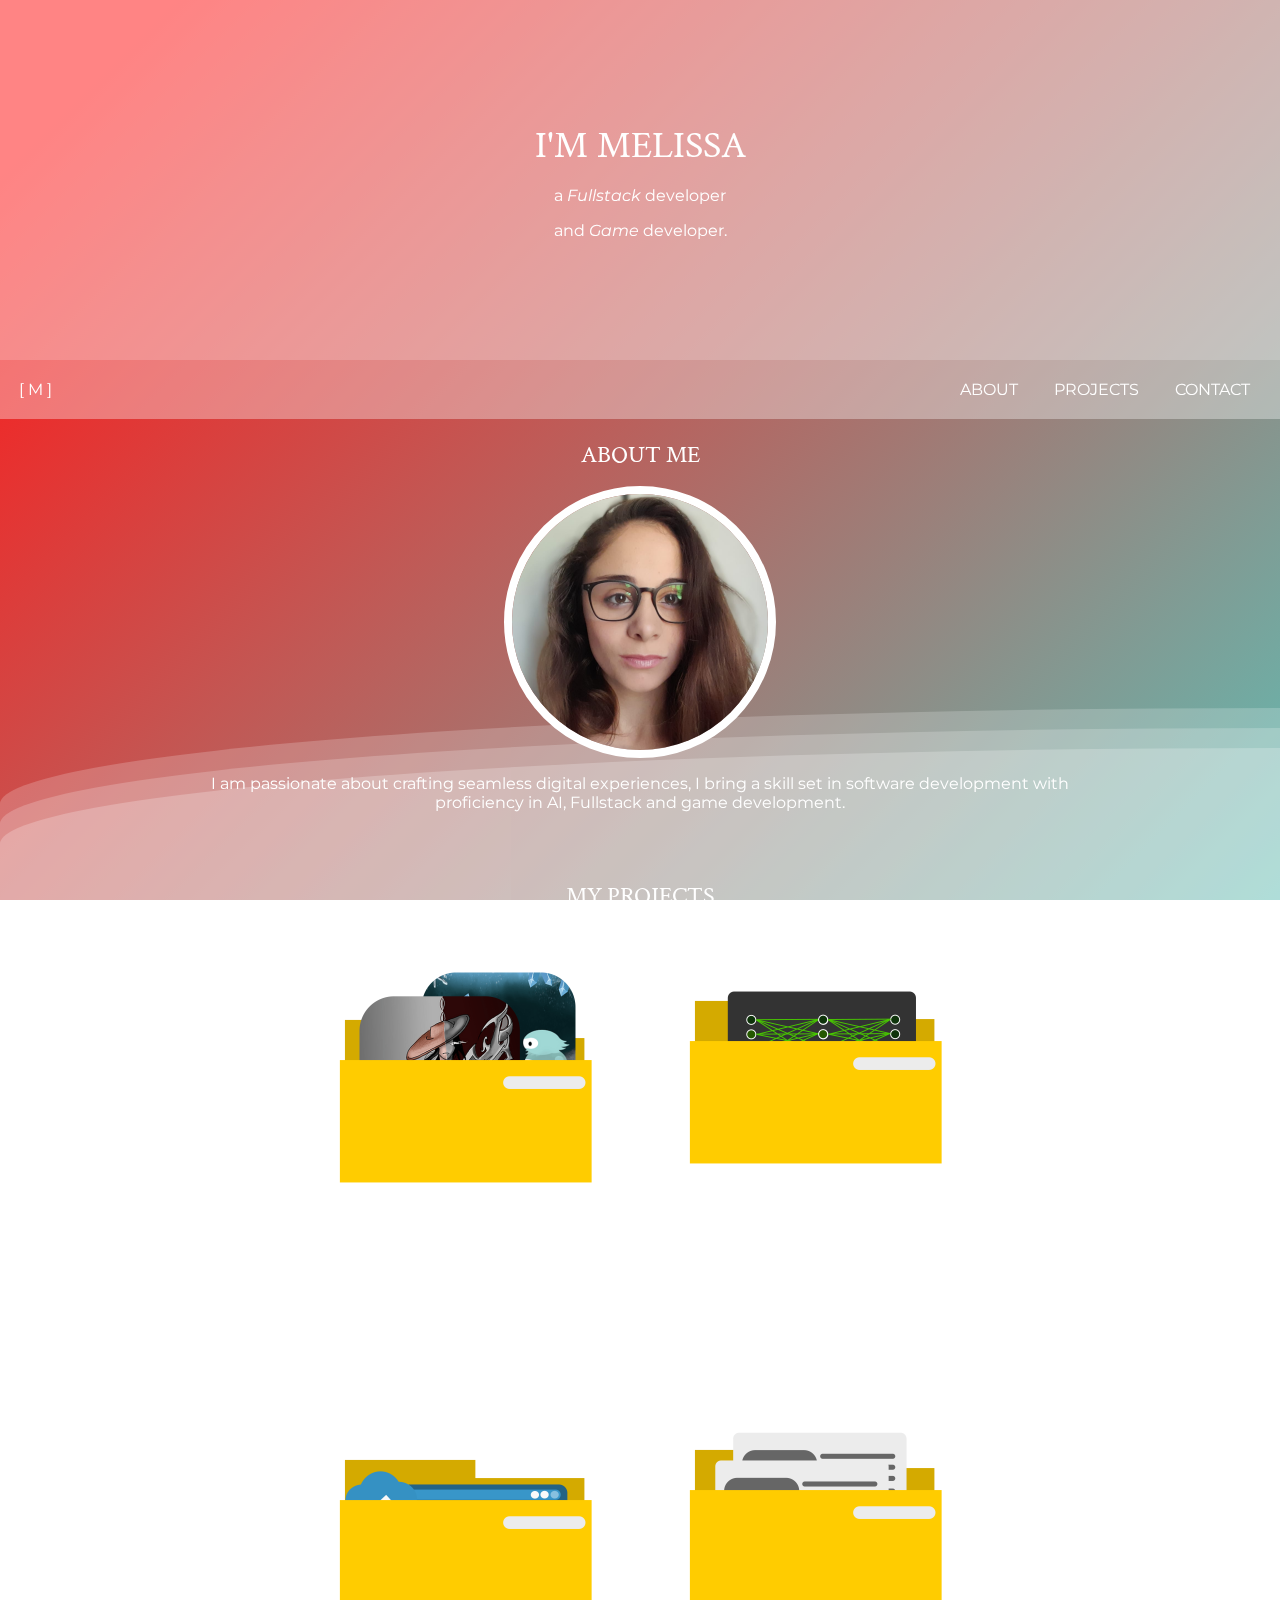
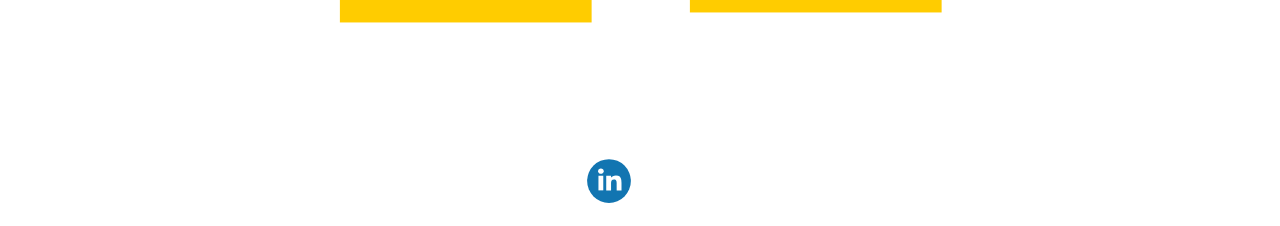
==== index.html @ ea016552 "Update index.html" ====
<!DOCTYPE html>
<html lang="en">
<head>
    <meta charset="UTF-8">
    <meta name="viewport" content="width=device-width, initial-scale=1.0">
    <title>Melissa Roodt</title>
    <link rel="stylesheet" href="styles.css"/>

    <link rel="preconnect" href="https://fonts.googleapis.com">
    <link rel="preconnect" href="https://fonts.gstatic.com" crossorigin>
    <link href="https://fonts.googleapis.com/css2?family=Crimson+Text:ital,wght@0,400;0,600;0,700;1,400;1,600;1,700&family=Playfair+Display:ital,wght@0,400..900;1,400..900&display=swap" rel="stylesheet">
  
    <link rel="preconnect" href="https://fonts.googleapis.com">
    <link rel="preconnect" href="https://fonts.gstatic.com" crossorigin>
    <link href="https://fonts.googleapis.com/css2?family=Crimson+Text:ital,wght@0,400;0,600;0,700;1,400;1,600;1,700&family=Montserrat:ital,wght@0,100..900;1,100..900&family=Playfair+Display:ital,wght@0,400..900;1,400..900&display=swap" rel="stylesheet">
</head>
<body>
    <div>
        <div class="wave"></div>
        <div class="wave"></div>
        <div class="wave"></div>
     </div>

     <div class="header">
        <h1>I'm Melissa</h1>
        <p>a <span>Fullstack</span> developer</p>
        <p>and <span>Game</span> developer.</p>
    </div>

    <div class="navbar">
        <div class="logo"><a href="#">[ M ]</a></div>
        <div class="navbar-items">
            <a href="#about-section">about</a>
            <a href="#project-section">projects</a>
            <a href="#contact-section">contact</a>
        </div>
    </div>

    <div class="about" id="about-section">
        <h2>About Me</h2>
        <img id="picture" src="./public/images/profile-pic.png">
        <p>I am passionate about crafting seamless digital experiences, I bring a skill set in software development with proficiency in AI, Fullstack and game development.</p>
    </div>

    <div class="my-projects" id="project-section">
        <h2>My Projects</h2>
        <div class="projects">

            <div class="project">
                <a href="https://buff-pixel-studio.itch.io">
                    <img id="game-project" src="./public/images/btnGameDefault.png"/>
                </a>
                <h2>Unity | C#</h2>
                <p>Project Brief: 10+ Unity Games build using C#</p>
            </div>
    
            <div class="project">
                <a href="https://colab.research.google.com/drive/1ToU6Q4j-y625MtEJ4oFIe8hSfBwIcl7C?usp=sharing">
                    <img id="ai-project" src="./public/images/btnNNDefault.png"/>
                </a>
                <h2>AI</h2>
                <p>Project Brief: Neural Networks using gradient descent and indistry standard libraries</p>
            </div>

            <div class="project">
                <a href="#">
                    <img id="full-project" src="./public/images/btnFullstackDefault.png"/>
                </a>
                <h2>FullStack [backlog]</h2>
                <p>Project Brief: ASP.NET websites</p>
            </div>

            <div class="project">
                <a href="#">
                    <img id="article-project" src="./public/images/btnArticlesDefault.png"/>
                </a>
                <h2>Articles [backlog]</h2>
                <p>Project Brief: Articles on system desing. Databases. Games.</p>
            </div>

        </div>
        
    </div>

    <div class="contact" id="contact-section">
        <a href="www.linkedin.com/in/melissa-roodt-9a1333271"><svg width="50px" height="50px" viewBox="0 0 32 32" fill="none" xmlns="http://www.w3.org/2000/svg">
            <rect x="2" y="2" width="28" height="28" rx="14" fill="#1275B1"/>
            <path d="M12.6186 9.69215C12.6186 10.6267 11.8085 11.3843 10.8093 11.3843C9.81004 11.3843 9 10.6267 9 9.69215C9 8.7576 9.81004 8 10.8093 8C11.8085 8 12.6186 8.7576 12.6186 9.69215Z" fill="white"/>
            <path d="M9.24742 12.6281H12.3402V22H9.24742V12.6281Z" fill="white"/>
            <path d="M17.3196 12.6281H14.2268V22H17.3196C17.3196 22 17.3196 19.0496 17.3196 17.2049C17.3196 16.0976 17.6977 14.9855 19.2062 14.9855C20.911 14.9855 20.9008 16.4345 20.8928 17.5571C20.8824 19.0244 20.9072 20.5219 20.9072 22H24V17.0537C23.9738 13.8954 23.1508 12.4401 20.4433 12.4401C18.8354 12.4401 17.8387 13.1701 17.3196 13.8305V12.6281Z" fill="white"/>
            </svg></a>
        <a href=mailto:“melissaroodt336@gmail.com”>Gmail</a>
    </div>
     
</body>
</html>
---- styles.css ----
* {
    padding: 0;
    margin: 0;
}

body {
    font-family: "Montserrat", sans-serif;
    font-optical-sizing: auto;
    font-style: normal;

    margin: auto;
    overflow: auto;
    background: linear-gradient(315deg, rgba(101,0,94,1) 3%, rgba(60,132,206,1) 38%, rgba(48,238,226,1) 68%, rgba(255,25,25,1) 98%);
    animation: gradient 15s ease infinite;
    background-size: 400% 400%;
    background-attachment: fixed;
}

h1, h2, a, p {
    color: white;
}

h1, h2 {
    font-family: "Crimson Text", serif;
    font-weight: 400;
    font-style: normal;
    text-transform: uppercase;
}

h1 {
    font-size: 38px;
}

.logo, .header, .navbar-items, .about, .project, .contact {
    display: flex;
    gap: 1em;
    justify-content: center;
    align-items: center;
}

.header, .project, .about {
    flex-direction: column;
}

.header {
    height: 40vh;
    background-color: rgba(255, 255, 255, 0.468);
}

.navbar {
    display: grid;
    padding: 10px;
    grid-template-columns: 50px 1fr;
    background-color: rgba(255, 255, 255, 0.352);
}

.navbar a {
    text-decoration: none;
    text-transform: uppercase;
}

.navbar-items a {
    padding: 10px;
}

.navbar-items {
    justify-content: flex-end;
}

.navbar-items a:hover {
    background-color: rgba(255, 255, 255, 0.223);
    color: black;
}

.navbar-items:last-child{
    padding-right: 10px;
}

span {
    font-style: italic;
}

.about {
    padding: 20px;
}

p {
    width: 70%;
    text-align: center;
}

#picture {
    width: 256px;
    height: 256px;
    border-radius: 50%;
    border: solid white 8px;
}

.project img {
    width: 256px;
    height: 256px;
}

.my-projects > h2 {
    display: flex;
    justify-content: center;
    padding-top: 2em;
}

.projects {
    display: grid;
    grid-template-columns: 300px 300px;
    justify-content: center;
    gap: 50px;
}

#game-project:hover {
    content: url("./public/images/btnGameHover.png");
}

#ai-project:hover {
    content: url("./public/images/btnNNHover.png");
}

#full-project:hover {
    content: url("./public/images/btnFullstackHover.png");
}

#article-project:hover {
    content: url("./public/images/btnArticlesHover.png");
}

.contact {
    padding: 1rem;
}

/*Media Queries*/

@media (max-width: 480px) {

    .logo {
        padding: 20px;
    }

    .navbar {
        grid-template-columns: auto;
    }

    .navbar-items{
        flex-direction: column;
    }

    .projects {
        display: grid;
        grid-template-columns: auto;
        gap: 20px;
    }
}

@media (max-width: 769px) {
    .projects {
        display: grid;
        grid-template-columns: auto;
        gap: 20px;
    }
}

/*Animated Background*/
@keyframes gradient {
    0% {
        background-position: 0% 0%;
    }
    50% {
        background-position: 100% 100%;
    }
    100% {
        background-position: 0% 0%;
    }
}

.wave {
    background: rgb(255 255 255 / 25%);
    border-radius: 1000% 1000% 0 0;
    position: fixed;
    width: 200%;
    height: 12em;
    animation: wave 10s -3s linear infinite;
    transform: translate3d(0, 0, 0);
    opacity: 0.8;
    bottom: 0;
    left: 0;
    z-index: -1;
}

.wave:nth-of-type(2) {
    bottom: -1.25em;
    animation: wave 18s linear reverse infinite;
    opacity: 0.8;
}

.wave:nth-of-type(3) {
    bottom: -2.5em;
    animation: wave 20s -1s reverse infinite;
    opacity: 0.9;
}

@keyframes wave {
    2% {
        transform: translateX(1);
    }

    25% {
        transform: translateX(-25%);
    }

    50% {
        transform: translateX(-50%);
    }

    75% {
        transform: translateX(-25%);
    }

    100% {
        transform: translateX(1);
    }
}
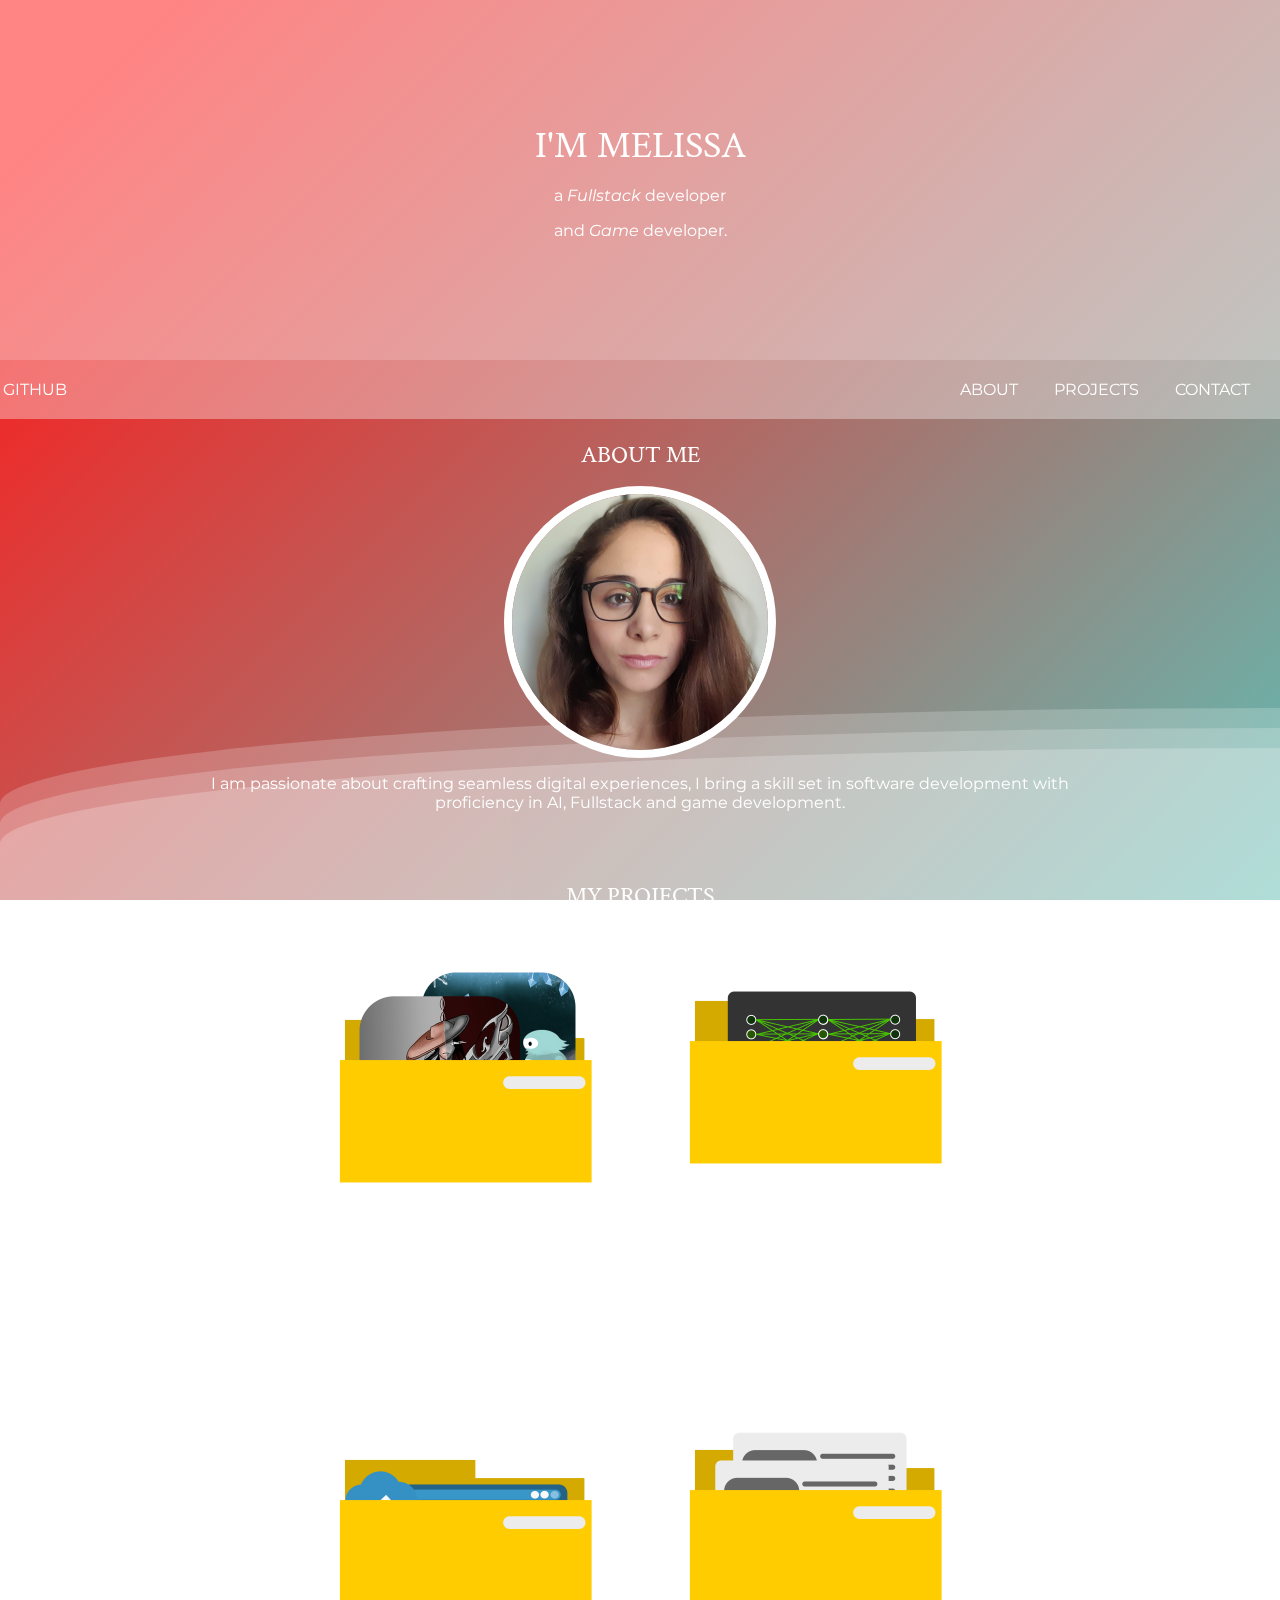
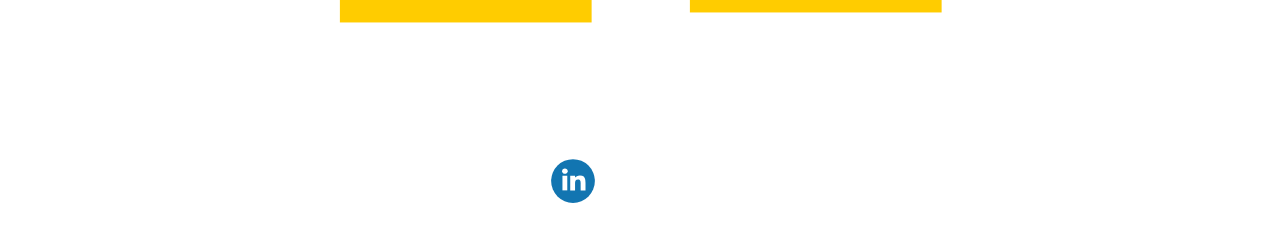
==== commit 84a8a7f8: "Update contact links" ====
--- a/index.html
+++ b/index.html
@@ -28,7 +28,7 @@
     </div>
 
     <div class="navbar">
-        <div class="logo"><a href="#">[ M ]</a></div>
+        <div class="logo"><a href="https://github.com/MelissaRoodt?tab=repositories">github</a></div>
         <div class="navbar-items">
             <a href="#about-section">about</a>
             <a href="#project-section">projects</a>
@@ -83,13 +83,15 @@
     </div>
 
     <div class="contact" id="contact-section">
-        <a href="www.linkedin.com/in/melissa-roodt-9a1333271"><svg width="50px" height="50px" viewBox="0 0 32 32" fill="none" xmlns="http://www.w3.org/2000/svg">
+        <a href="http://www.linkedin.com/in/melissa-roodt-9a1333271"><svg width="50px" height="50px" viewBox="0 0 32 32" fill="none" xmlns="http://www.w3.org/2000/svg">
             <rect x="2" y="2" width="28" height="28" rx="14" fill="#1275B1"/>
             <path d="M12.6186 9.69215C12.6186 10.6267 11.8085 11.3843 10.8093 11.3843C9.81004 11.3843 9 10.6267 9 9.69215C9 8.7576 9.81004 8 10.8093 8C11.8085 8 12.6186 8.7576 12.6186 9.69215Z" fill="white"/>
             <path d="M9.24742 12.6281H12.3402V22H9.24742V12.6281Z" fill="white"/>
             <path d="M17.3196 12.6281H14.2268V22H17.3196C17.3196 22 17.3196 19.0496 17.3196 17.2049C17.3196 16.0976 17.6977 14.9855 19.2062 14.9855C20.911 14.9855 20.9008 16.4345 20.8928 17.5571C20.8824 19.0244 20.9072 20.5219 20.9072 22H24V17.0537C23.9738 13.8954 23.1508 12.4401 20.4433 12.4401C18.8354 12.4401 17.8387 13.1701 17.3196 13.8305V12.6281Z" fill="white"/>
             </svg></a>
-        <a href=mailto:“melissaroodt336@gmail.com”>Gmail</a>
+            <a href="https://github.com/MelissaRoodt?tab=repositories">Github</a>
+            <a href="#" onclick="window.open('https://mail.google.com/mail/u/0/?view=cm&fs=1&to=melissaroodt336@gmail.com'); return false;">Gmail</a>
+
     </div>
      
 </body>
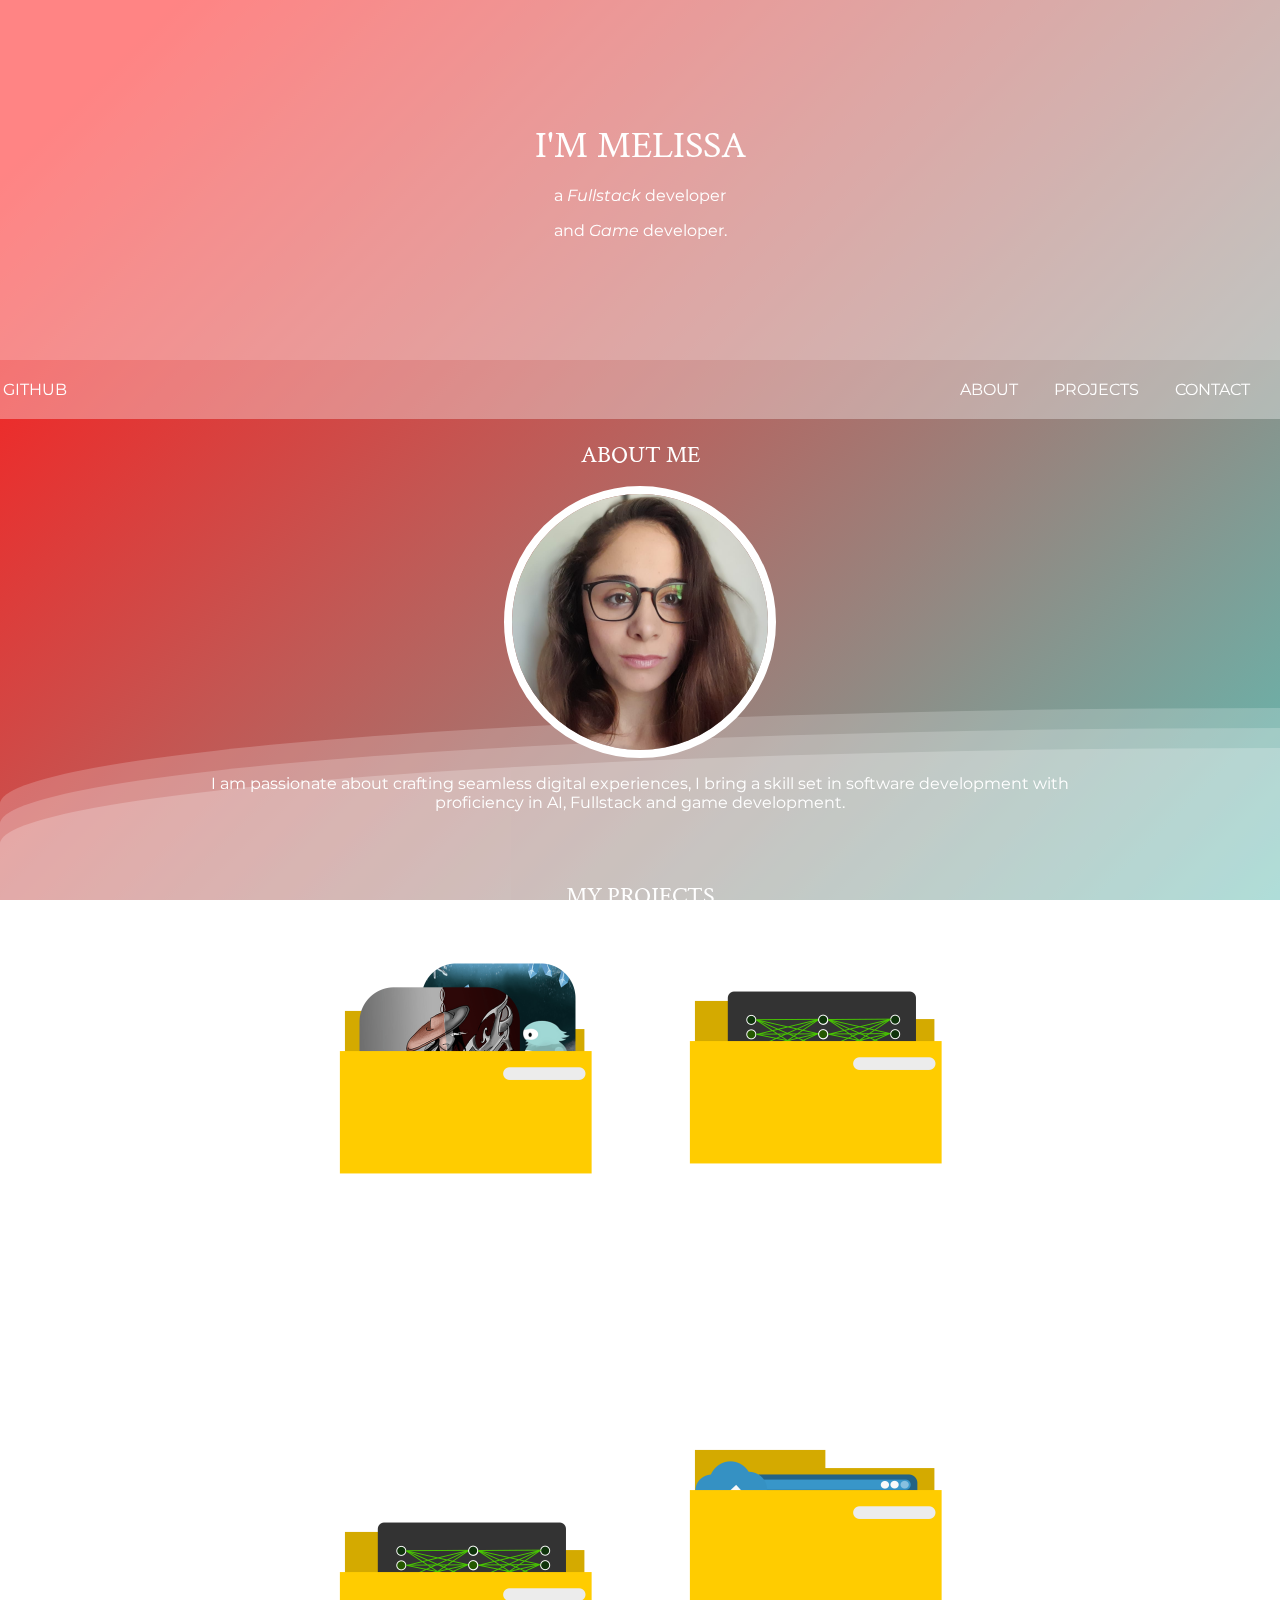
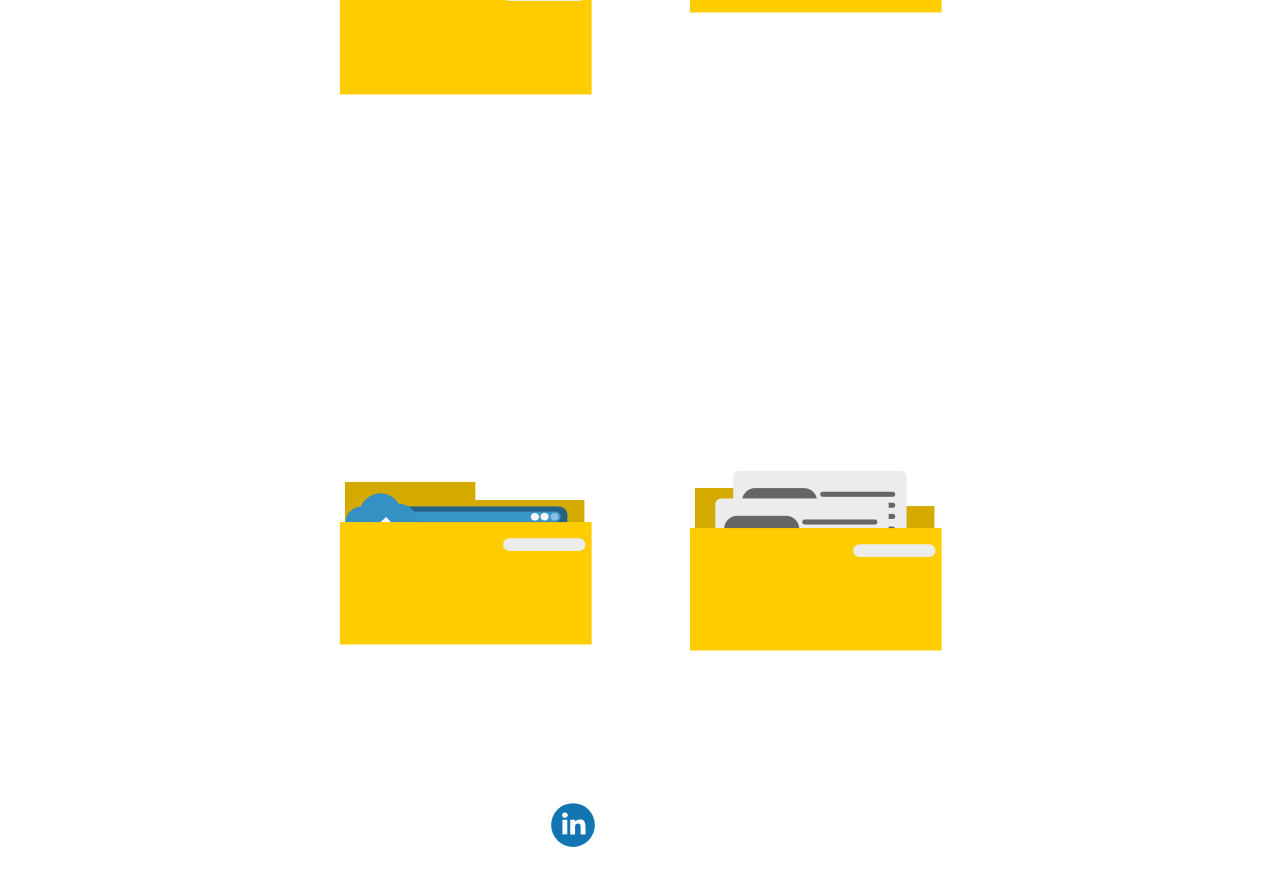
==== commit ca0deb3a: "Add Fullstack Web Development Folder" ====
--- a/index.html
+++ b/index.html
@@ -50,8 +50,8 @@
                 <a href="https://buff-pixel-studio.itch.io">
                     <img id="game-project" src="./public/images/btnGameDefault.png"/>
                 </a>
-                <h2>Unity | C#</h2>
-                <p>Project Brief: 10+ Unity Games build using C#</p>
+                <h2>Game Development</h2>
+                <p>Project Brief: 10+ Unity/Godot Games build for game jams</p>
             </div>
     
             <div class="project">
@@ -59,15 +59,31 @@
                     <img id="ai-project" src="./public/images/btnNNDefault.png"/>
                 </a>
                 <h2>AI</h2>
-                <p>Project Brief: Neural Networks using gradient descent and indistry standard libraries</p>
+                <p>Project Brief: Neural Networks using gradient descent and industry standard libraries</p>
+            </div>
+
+            <div class="project">
+                <a href="https://github.com/MelissaRoodt/boids-algorithm">
+                    <img id="ai-project" src="./public/images/btnNNDefault.png"/>
+                </a>
+                <h2>AI</h2>
+                <p>Project Brief: Boids algorithm to mimic flocking of birds. Developed using C# and Unity. </p>
+            </div>
+
+            <div class="project">
+                <a href="https://github.com/MelissaRoodt/Bookery">
+                    <img id="full-project" src="./public/images/btnFullstackDefault.png"/>
+                </a>
+                <h2>FullStack Web Development</h2>
+                <p>Project Brief: A book review application where a user can login using username and password or google login (OAuth). The user can then create, read, update, and delete book reviews. The application utilizes public apis to get book front covers and inspirational qoutes.</p>
             </div>
 
             <div class="project">
                 <a href="#">
                     <img id="full-project" src="./public/images/btnFullstackDefault.png"/>
                 </a>
-                <h2>FullStack [backlog]</h2>
-                <p>Project Brief: ASP.NET websites</p>
+                <h2>FullStack Web Development</h2>
+                <p>Project Brief: ASP .NET Web API</p>
             </div>
 
             <div class="project">
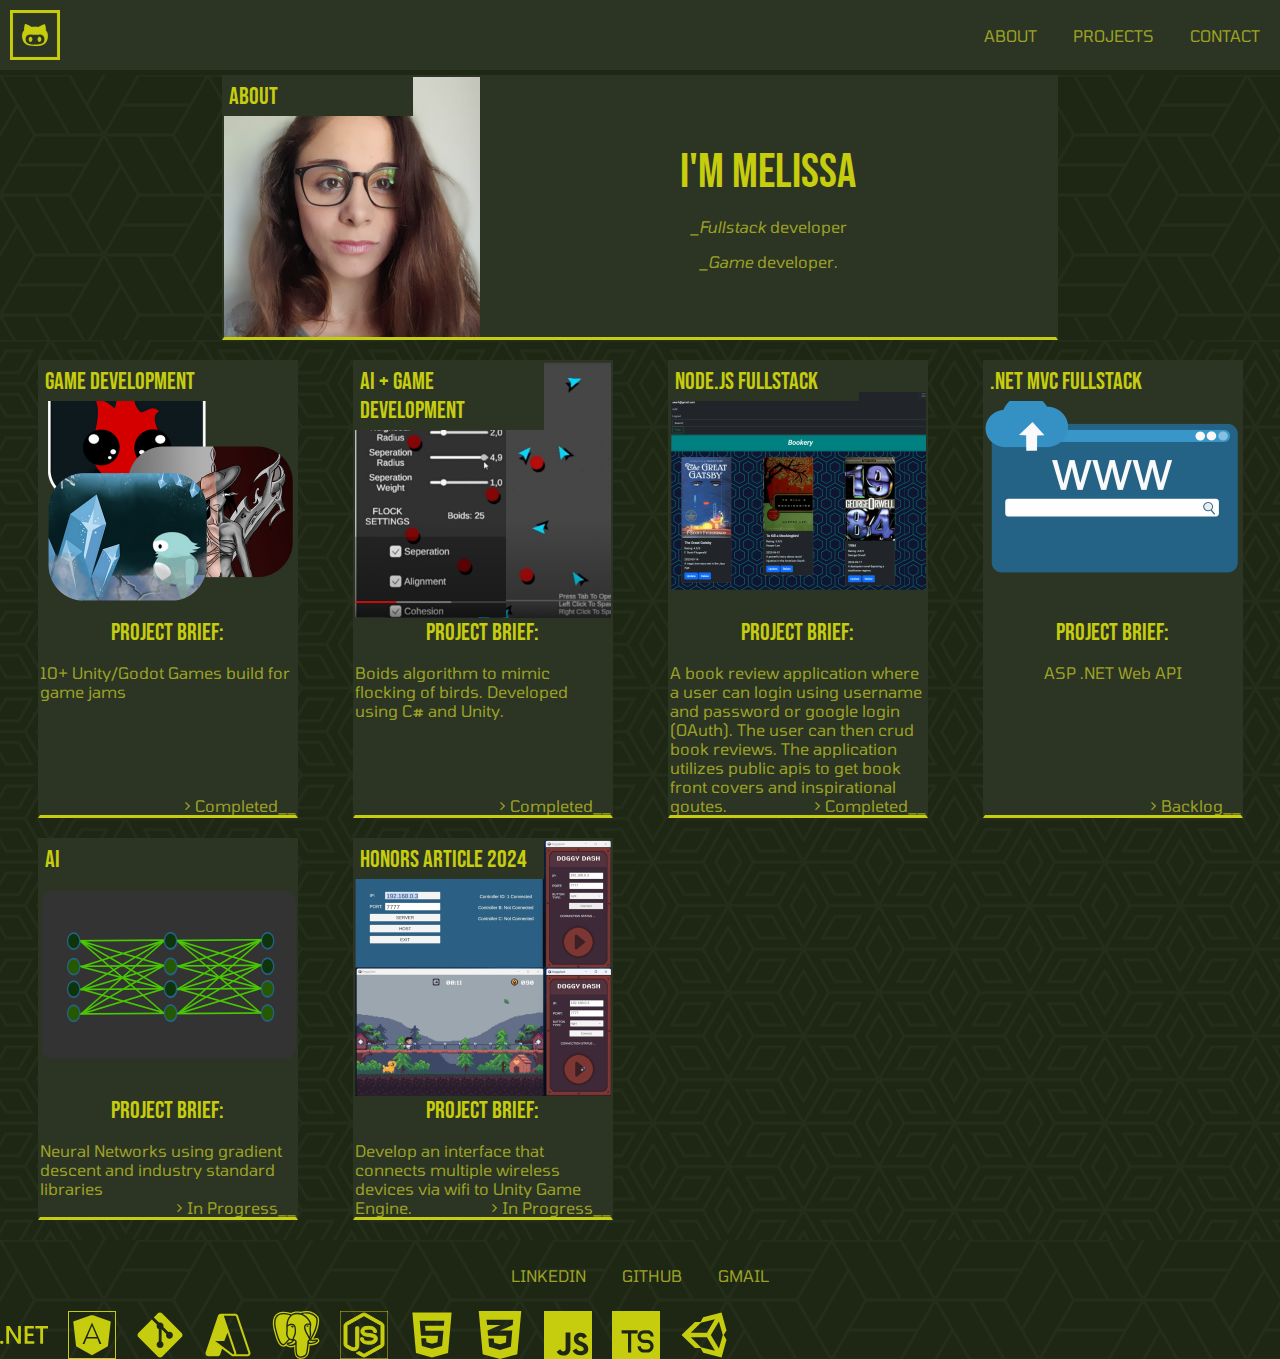
==== commit be609188: "Update theme" ====
--- a/index.html
+++ b/index.html
@@ -1,114 +1,185 @@
-<!DOCTYPE html>
-<html lang="en">
-<head>
-    <meta charset="UTF-8">
-    <meta name="viewport" content="width=device-width, initial-scale=1.0">
-    <title>Melissa Roodt</title>
-    <link rel="stylesheet" href="styles.css"/>
-
-    <link rel="preconnect" href="https://fonts.googleapis.com">
-    <link rel="preconnect" href="https://fonts.gstatic.com" crossorigin>
-    <link href="https://fonts.googleapis.com/css2?family=Crimson+Text:ital,wght@0,400;0,600;0,700;1,400;1,600;1,700&family=Playfair+Display:ital,wght@0,400..900;1,400..900&display=swap" rel="stylesheet">
-  
-    <link rel="preconnect" href="https://fonts.googleapis.com">
-    <link rel="preconnect" href="https://fonts.gstatic.com" crossorigin>
-    <link href="https://fonts.googleapis.com/css2?family=Crimson+Text:ital,wght@0,400;0,600;0,700;1,400;1,600;1,700&family=Montserrat:ital,wght@0,100..900;1,100..900&family=Playfair+Display:ital,wght@0,400..900;1,400..900&display=swap" rel="stylesheet">
-</head>
-<body>
-    <div>
-        <div class="wave"></div>
-        <div class="wave"></div>
-        <div class="wave"></div>
-     </div>
-
-     <div class="header">
-        <h1>I'm Melissa</h1>
-        <p>a <span>Fullstack</span> developer</p>
-        <p>and <span>Game</span> developer.</p>
-    </div>
-
-    <div class="navbar">
-        <div class="logo"><a href="https://github.com/MelissaRoodt?tab=repositories">github</a></div>
-        <div class="navbar-items">
-            <a href="#about-section">about</a>
-            <a href="#project-section">projects</a>
-            <a href="#contact-section">contact</a>
-        </div>
-    </div>
-
-    <div class="about" id="about-section">
-        <h2>About Me</h2>
-        <img id="picture" src="./public/images/profile-pic.png">
-        <p>I am passionate about crafting seamless digital experiences, I bring a skill set in software development with proficiency in AI, Fullstack and game development.</p>
-    </div>
-
-    <div class="my-projects" id="project-section">
-        <h2>My Projects</h2>
-        <div class="projects">
-
-            <div class="project">
-                <a href="https://buff-pixel-studio.itch.io">
-                    <img id="game-project" src="./public/images/btnGameDefault.png"/>
-                </a>
-                <h2>Game Development</h2>
-                <p>Project Brief: 10+ Unity/Godot Games build for game jams</p>
-            </div>
-    
-            <div class="project">
-                <a href="https://colab.research.google.com/drive/1ToU6Q4j-y625MtEJ4oFIe8hSfBwIcl7C?usp=sharing">
-                    <img id="ai-project" src="./public/images/btnNNDefault.png"/>
-                </a>
-                <h2>AI</h2>
-                <p>Project Brief: Neural Networks using gradient descent and industry standard libraries</p>
-            </div>
-
-            <div class="project">
-                <a href="https://github.com/MelissaRoodt/boids-algorithm">
-                    <img id="ai-project" src="./public/images/btnNNDefault.png"/>
-                </a>
-                <h2>AI</h2>
-                <p>Project Brief: Boids algorithm to mimic flocking of birds. Developed using C# and Unity. </p>
-            </div>
-
-            <div class="project">
-                <a href="https://github.com/MelissaRoodt/Bookery">
-                    <img id="full-project" src="./public/images/btnFullstackDefault.png"/>
-                </a>
-                <h2>FullStack Web Development</h2>
-                <p>Project Brief: A book review application where a user can login using username and password or google login (OAuth). The user can then create, read, update, and delete book reviews. The application utilizes public apis to get book front covers and inspirational qoutes.</p>
-            </div>
-
-            <div class="project">
-                <a href="#">
-                    <img id="full-project" src="./public/images/btnFullstackDefault.png"/>
-                </a>
-                <h2>FullStack Web Development</h2>
-                <p>Project Brief: ASP .NET Web API</p>
-            </div>
-
-            <div class="project">
-                <a href="#">
-                    <img id="article-project" src="./public/images/btnArticlesDefault.png"/>
-                </a>
-                <h2>Articles [backlog]</h2>
-                <p>Project Brief: Articles on system desing. Databases. Games.</p>
-            </div>
-
-        </div>
-        
-    </div>
-
-    <div class="contact" id="contact-section">
-        <a href="http://www.linkedin.com/in/melissa-roodt-9a1333271"><svg width="50px" height="50px" viewBox="0 0 32 32" fill="none" xmlns="http://www.w3.org/2000/svg">
-            <rect x="2" y="2" width="28" height="28" rx="14" fill="#1275B1"/>
-            <path d="M12.6186 9.69215C12.6186 10.6267 11.8085 11.3843 10.8093 11.3843C9.81004 11.3843 9 10.6267 9 9.69215C9 8.7576 9.81004 8 10.8093 8C11.8085 8 12.6186 8.7576 12.6186 9.69215Z" fill="white"/>
-            <path d="M9.24742 12.6281H12.3402V22H9.24742V12.6281Z" fill="white"/>
-            <path d="M17.3196 12.6281H14.2268V22H17.3196C17.3196 22 17.3196 19.0496 17.3196 17.2049C17.3196 16.0976 17.6977 14.9855 19.2062 14.9855C20.911 14.9855 20.9008 16.4345 20.8928 17.5571C20.8824 19.0244 20.9072 20.5219 20.9072 22H24V17.0537C23.9738 13.8954 23.1508 12.4401 20.4433 12.4401C18.8354 12.4401 17.8387 13.1701 17.3196 13.8305V12.6281Z" fill="white"/>
-            </svg></a>
-            <a href="https://github.com/MelissaRoodt?tab=repositories">Github</a>
-            <a href="#" onclick="window.open('https://mail.google.com/mail/u/0/?view=cm&fs=1&to=melissaroodt336@gmail.com'); return false;">Gmail</a>
-
-    </div>
-     
-</body>
-</html>
+<!DOCTYPE html>
+<html lang="en">
+  <head>
+    <meta charset="UTF-8" />
+    <meta name="viewport" content="width=device-width, initial-scale=1.0" />
+    <title>Melissa Roodt</title>
+
+    <link rel="preconnect" href="https://fonts.googleapis.com" />
+    <link rel="preconnect" href="https://fonts.gstatic.com" crossorigin />
+    <link
+      href="https://fonts.googleapis.com/css2?family=Bebas+Neue&family=VT323&display=swap"
+      rel="stylesheet"/>
+
+    <link rel="preconnect" href="https://fonts.googleapis.com" />
+    <link rel="preconnect" href="https://fonts.gstatic.com" crossorigin />
+    <link
+      href="https://fonts.googleapis.com/css2?family=Bebas+Neue&family=Tomorrow:ital,wght@0,100;0,200;0,300;0,400;0,500;0,600;0,700;0,800;0,900;1,100;1,200;1,300;1,400;1,500;1,600;1,700;1,800;1,900&family=VT323&display=swap"
+      rel="stylesheet"/>
+
+    <link rel="stylesheet" href="styles.css"/>
+  </head>
+  <body>
+    <header>
+        <div class="navbar">
+            <a class="logo" href="https://github.com/MelissaRoodt?tab=repositories">
+                <svg fill="#C6CC0E" height="50px" width="50px" version="1.1" id="Layer_1" xmlns="http://www.w3.org/2000/svg" xmlns:xlink="http://www.w3.org/1999/xlink" viewBox="-143 145 512 512" xml:space="preserve" stroke="#C6CC0E"><g id="SVGRepo_bgCarrier" stroke-width="0"></g><g id="SVGRepo_tracerCarrier" stroke-linecap="round" stroke-linejoin="round"></g><g id="SVGRepo_iconCarrier"> <g> <path d="M-143,145v512h512V145H-143z M339,627h-452V175h452V627z"></path> <path d="M54,509.2c19.3,3.4,39.2,3.7,57.3,5.2c20.2-1.5,38.9-1.6,57.1-4.5c31.8-5.1,55.8-22,67.8-52.7c4.2-10.7,6.5-22.4,7.9-33.8 c3.1-25.2-1.2-48.8-18.4-68.7c-0.8-0.9-1.3-2.3-1.2-3.5c0.9-20.1-1.8-39.6-8.6-58.6c-0.9-2.4-2-3.3-4.5-2.6c-5.6,1.7-11.4,3-16.9,5 c-15.2,5.5-29.1,13.5-42.6,22.2c-1.4,0.9-3.5,1.5-5.2,1.2c-22.1-3.9-44.3-3.7-66.5-0.3c-2.2,0.3-5-0.2-6.8-1.3 c-15.7-10.2-31.7-20.2-50-25c-15.1-4-12-4.8-16.3,8.9c-5.1,16.4-7.1,33.4-6,50.6c0.1,1.2-0.8,2.7-1.6,3.8 c-6.6,7.9-11.7,16.6-14.8,26.4c-6,19-4.8,38.2-1,57.3C-8.8,476.5,16.6,502.7,54,509.2z M21.4,419.7c8.5-16.5,23.2-22.3,40.6-22.6 c9.5-0.1,19.1,0.7,28.7,1.6c20.1,1.8,40-0.1,60-1.2c8.8-0.5,17.8-0.7,26.4,0.8c18.5,3.2,32.5,21.6,32.8,42.3 c0.1,6.1-0.6,12.4-1.8,18.4c-3.3,15.6-12.4,26.3-27.6,31.8c-14.7,5.4-29.9,7.6-45.4,8.6c-7.5,0.5-15,0.1-22.5,0.1 c-20.2,0.4-40.4-0.4-59.9-6.2c-24.5-7.3-35.5-21.9-36.2-47.5C16.2,436.7,17.2,427.9,21.4,419.7z"></path> <path d="M78.7,466.1c9.8-10.6,9.7-30.5,0-41c-6.5-7-15.9-7.2-22.6-0.2c-5.5,5.7-7.4,12.9-7.7,19.3c0,9.6,2.8,17.3,7.7,22.3 C62.9,473.3,72.2,473.2,78.7,466.1z"></path> <path d="M148.2,467.2c6.5,5.9,15.3,5.6,21.4-0.7c5.6-5.8,7.6-13.1,7.8-21c-0.2-7.9-2.2-15.1-7.9-20.9c-6.1-6.3-14.9-6.5-21.4-0.6 C137,434.3,137,457,148.2,467.2z"></path> </g> </g></svg>
+            </a>
+            <div class="navbar-items">
+                <a href="#about-section">about</a>
+                <a href="#project-section">projects</a>
+                <a href="#contact-section">contact</a>
+            </div>
+        </div>
+    </header>
+
+    <main>
+        <div class="about" id="about-section">
+            <div class="about-content">
+                <div class="about-image">
+                    <h2>About</h2>
+                    <img id="picture" src="./public/images/profile-pic.png" />
+                </div>
+                <div class="about-skills">
+                    <h1 class="about-header">I'm Melissa</h1>
+                    <p>_<span>Fullstack</span> developer</p>
+                    <p>_<span>Game</span> developer.</p>
+                </div>
+            </div>
+        </div>
+    
+        <div class="projects" id="project-section">
+            <div class="project">
+                <div class="project-image">
+                    <h2>Game Development</h2>
+                    <a href="https://buff-pixel-studio.itch.io">
+                        <img id="game-project" src="./public/images/games_screenshot.png" />
+                    </a>
+                </div>
+                <div class="project-content">
+                    <h2 class="project-header">Project Brief:</h2>
+                    <p>10+ Unity/Godot Games build for game jams</p>
+                    <p class="project-progress">> Completed__</p>
+                </div>
+            </div>
+    
+            <div class="project">
+                <div class="project-image">
+                    <h2>AI + Game Development</h2>
+                    <a href="https://github.com/MelissaRoodt/boids-algorithm">
+                        <img id="ai-project" src="./public/images/boids_screenshot.png" />
+                    </a>
+                </div>
+                <div class="project-content">
+                    <h2 class="project-header">Project Brief:</h2>
+                    <p>
+                        Boids algorithm to mimic flocking of birds. Developed
+                        using C# and Unity.
+                    </p>
+                    <p class="project-progress">> Completed__</p>
+
+                </div>
+            </div>
+    
+            <div class="project">
+                <div class="project-image">
+                    <h2>Node.js Fullstack</h2>
+                    <a href="https://github.com/MelissaRoodt/Bookery">
+                        <img
+                        id="full-project"
+                        src="./public/images/bookery_screenshot.png"
+                        />
+                    </a>
+                </div>
+                <div class="project-content">
+                    <h2 class="project-header">Project Brief:</h2>
+                    <p>
+                        A book review application where a user can login
+                        using username and password or google login (OAuth). The user can
+                        then crud book reviews. The application
+                        utilizes public apis to get book front covers and inspirational
+                        qoutes.
+                    </p>
+                    <p class="project-progress">> Completed__</p>
+
+                </div>
+            </div>
+    
+            <div class="project">
+                <div class="project-image">
+                    <h2>.Net MVC Fullstack</h2>
+                    <a href="#">
+                        <img
+                        id="full-project"
+                        src="./public/images/website_screenshot.png"/>
+                    </a>
+                </div>
+                <div class="project-content">
+                    <h2 class="project-header">Project Brief:</h2>
+                    <p>ASP .NET Web API</p>
+                    <p class="project-progress">> Backlog__</p>
+
+                </div>
+            </div>
+
+            <div class="project">
+                <div class="project-image">
+                    <h2>AI</h2>
+                    <a href="https://colab.research.google.com/drive/1ToU6Q4j-y625MtEJ4oFIe8hSfBwIcl7C?usp=sharing">
+                        <img id="ai-project" src="./public/images/nn_screenshot.png" />
+                    </a>
+                </div>
+                <div class="project-content">
+                    <h2 class="project-header">Project Brief:</h2>
+                    <p>
+                        Neural Networks using gradient descent and industry
+                        standard libraries
+                    </p>
+                    <p class="project-progress">> In Progress__</p>
+                </div>
+            </div>
+    
+            <div class="project">
+                <div class="project-image">
+                    <h2>Honors Article 2024</h2>
+                    <a href="#">
+                        <img
+                        id="article-project"
+                        src="./public/images/article_screenshot.png"/>
+                    </a>
+                </div>
+                <div class="project-content">
+                    <h2 class="project-header">Project Brief:</h2>
+                    <p>Develop an interface that connects multiple wireless devices via wifi to Unity Game Engine.</p>
+                    <p class="project-progress">> In Progress__</p>
+                </div>
+            </div>
+        </div>
+      
+    </main>
+
+    <footer>
+        <div class="contact" id="contact-section">
+            <a href="http://www.linkedin.com/in/melissa-roodt-9a1333271">Linkedin</a>
+            <a href="https://github.com/MelissaRoodt?tab=repositories">Github</a>
+            <a href="#" onclick="window.open('https://mail.google.com/mail/u/0/?view=cm&fs=1&to=melissaroodt336@gmail.com'); return false;">Gmail</a>
+        </div>
+        <div class="skills">
+            <div class="svg-container">
+                <svg width="48px" height="48px" fill="#C6CC0E" viewBox="0 0 24 24" role="img" xmlns="http://www.w3.org/2000/svg"><g id="SVGRepo_bgCarrier" stroke-width="0"></g><g id="SVGRepo_tracerCarrier" stroke-linecap="round" stroke-linejoin="round"></g><g id="SVGRepo_iconCarrier"><path d="M24 8.77h-2.468v7.565h-1.425V8.77h-2.462V7.53H24zm-6.852 7.565h-4.821V7.53h4.63v1.24h-3.205v2.494h2.953v1.234h-2.953v2.604h3.396zm-6.708 0H8.882L4.78 9.863a2.896 2.896 0 0 1-.258-.51h-.036c.032.189.048.592.048 1.21v5.772H3.157V7.53h1.659l3.965 6.32c.167.261.275.442.323.54h.024c-.04-.233-.06-.629-.06-1.185V7.529h1.372zm-8.703-.693a.868.829 0 0 1-.869.829.868.829 0 0 1-.868-.83.868.829 0 0 1 .868-.828.868.829 0 0 1 .869.829z"></path></g></svg>
+                <svg width="48px" height="48px" viewBox="0 0 24 24" xmlns="http://www.w3.org/2000/svg" fill="#C6CC0E" stroke="#C6CC0E"><g id="SVGRepo_bgCarrier" stroke-width="0"></g><g id="SVGRepo_tracerCarrier" stroke-linecap="round" stroke-linejoin="round"></g><g id="SVGRepo_iconCarrier"> <title>angular</title> <rect width="24" height="24" fill="none"></rect> <path d="M12,2.5l8.84,3.15L19.5,17.35,12,21.5,4.5,17.35,3.16,5.65,12,2.5m0,2.1L6.47,17H8.53l1.11-2.78h4.7L15.45,17H17.5L12,4.6m1.62,7.9H10.39L12,8.63Z"></path> </g></svg>
+                <svg width="48px" height="48px" fill="#C6CC0E" viewBox="0 0 32 32" version="1.1" xmlns="http://www.w3.org/2000/svg"><g id="SVGRepo_bgCarrier" stroke-width="0"></g><g id="SVGRepo_tracerCarrier" stroke-linecap="round" stroke-linejoin="round"></g><g id="SVGRepo_iconCarrier"> <title>git</title> <path d="M30.428 14.663l-13.095-13.094c-0.35-0.349-0.833-0.565-1.367-0.565s-1.017 0.216-1.367 0.565l0-0-2.713 2.718 3.449 3.449c0.22-0.077 0.473-0.121 0.737-0.121 1.269 0 2.297 1.028 2.297 2.297 0 0.269-0.046 0.526-0.131 0.766l0.005-0.016 3.322 3.324c0.222-0.079 0.479-0.125 0.746-0.125 1.268 0 2.296 1.028 2.296 2.296s-1.028 2.296-2.296 2.296c-1.268 0-2.296-1.028-2.296-2.296 0-0.313 0.063-0.611 0.176-0.883l-0.006 0.015-3.11-3.094v8.154c0.764 0.385 1.279 1.163 1.279 2.061 0 1.27-1.030 2.3-2.3 2.3s-2.3-1.030-2.3-2.3c0-0.634 0.256-1.207 0.671-1.623l-0 0c0.211-0.211 0.462-0.382 0.741-0.502l0.015-0.006v-8.234c-0.842-0.354-1.422-1.173-1.422-2.126 0-0.32 0.065-0.624 0.183-0.901l-0.006 0.015-3.389-3.405-8.98 8.974c-0.348 0.351-0.562 0.834-0.562 1.368s0.215 1.017 0.563 1.368l13.096 13.092c0.349 0.35 0.832 0.566 1.366 0.566s1.016-0.216 1.366-0.566l13.034-13.034c0.35-0.349 0.567-0.833 0.567-1.366s-0.217-1.017-0.567-1.366l-0-0z"></path> </g></svg>
+                <svg width="48px" height="48px" fill="#C6CC0E" viewBox="0 0 32 32" version="1.1" xmlns="http://www.w3.org/2000/svg"><g id="SVGRepo_bgCarrier" stroke-width="0"></g><g id="SVGRepo_tracerCarrier" stroke-linecap="round" stroke-linejoin="round"></g><g id="SVGRepo_iconCarrier"> <title>microsoftazure</title> <path d="M21.43 28.825c0.074-0.201 0.117-0.432 0.117-0.674 0-0.232-0.040-0.455-0.112-0.663l0.004 0.014-8.209-24.324h7.54c0 0 0.001 0 0.001 0 0.295 0 0.546 0.189 0.637 0.453l0.001 0.005 8.2 24.299c0.022 0.064 0.035 0.139 0.035 0.216 0 0.295-0.189 0.546-0.453 0.637l-0.005 0.001zM15.63 14.515l4.529 13.42c0.023 0.064 0.036 0.139 0.036 0.216 0 0.372-0.301 0.674-0.673 0.675l-0-0.001h-0.037c-0 0-0.001 0-0.001 0-0.151 0-0.291-0.050-0.403-0.134l0.002 0.001-11.605-8.623h6.065zM28.97 30.175c0.001 0 0.001 0 0.002 0 1.118 0 2.024-0.906 2.024-2.024 0-0.233-0.039-0.456-0.111-0.664l0.004 0.014v0.003l-8.204-24.299c-0.278-0.808-1.031-1.378-1.917-1.378h-9.537c-0.886 0.001-1.639 0.571-1.913 1.364l-0.004 0.014-8.203 24.298c-0.068 0.193-0.107 0.416-0.107 0.649 0 1.118 0.906 2.024 2.024 2.024 0.001 0 0.001 0 0.002 0h5.924c0.887-0 1.64-0.57 1.914-1.364l0.004-0.014 1.221-3.614 6.182 4.592c0.333 0.25 0.752 0.4 1.207 0.4v0z"></path> </g></svg>
+                <svg width="48px" height="48px" fill="#C6CC0E" viewBox="0 0 32 32" xmlns="http://www.w3.org/2000/svg"><g id="SVGRepo_bgCarrier" stroke-width="0"></g><g id="SVGRepo_tracerCarrier" stroke-linecap="round" stroke-linejoin="round"></g><g id="SVGRepo_iconCarrier"> <path d="M22.839 0c-1.245 0.011-2.479 0.188-3.677 0.536l-0.083 0.027c-0.751-0.131-1.516-0.203-2.276-0.219-1.573-0.027-2.923 0.353-4.011 0.989-1.073-0.369-3.297-1.016-5.641-0.885-1.629 0.088-3.411 0.583-4.735 1.979-1.312 1.391-2.009 3.547-1.864 6.485 0.041 0.807 0.271 2.124 0.656 3.837 0.38 1.709 0.917 3.709 1.589 5.537 0.672 1.823 1.405 3.463 2.552 4.577 0.572 0.557 1.364 1.032 2.296 0.991 0.652-0.027 1.24-0.313 1.751-0.735 0.249 0.328 0.516 0.468 0.755 0.599 0.308 0.167 0.599 0.281 0.907 0.355 0.552 0.14 1.495 0.323 2.599 0.135 0.375-0.063 0.771-0.187 1.167-0.359 0.016 0.437 0.032 0.869 0.047 1.307 0.057 1.38 0.095 2.656 0.505 3.776 0.068 0.183 0.251 1.12 0.969 1.953 0.724 0.833 2.129 1.349 3.739 1.005 1.131-0.24 2.573-0.677 3.532-2.041 0.948-1.344 1.375-3.276 1.459-6.412 0.020-0.172 0.047-0.312 0.072-0.448l0.224 0.021h0.027c1.208 0.052 2.521-0.12 3.62-0.631 0.968-0.448 1.703-0.901 2.239-1.708 0.131-0.199 0.281-0.443 0.319-0.86 0.041-0.411-0.199-1.063-0.595-1.364-0.791-0.604-1.291-0.375-1.828-0.26-0.525 0.115-1.063 0.176-1.599 0.192 1.541-2.593 2.645-5.353 3.276-7.792 0.375-1.443 0.584-2.771 0.599-3.932 0.021-1.161-0.077-2.187-0.771-3.077-2.177-2.776-5.235-3.548-7.599-3.573-0.073 0-0.145 0-0.219 0zM22.776 0.855c2.235-0.021 5.093 0.604 7.145 3.228 0.464 0.589 0.6 1.448 0.584 2.511s-0.213 2.328-0.573 3.719c-0.692 2.699-2.011 5.833-3.859 8.652 0.063 0.047 0.135 0.088 0.208 0.115 0.385 0.161 1.265 0.296 3.025-0.063 0.443-0.095 0.767-0.156 1.105 0.099 0.167 0.14 0.255 0.349 0.244 0.568-0.020 0.161-0.077 0.317-0.177 0.448-0.339 0.509-1.009 0.995-1.869 1.396-0.76 0.353-1.855 0.536-2.817 0.547-0.489 0.005-0.937-0.032-1.319-0.152l-0.020-0.004c-0.147 1.411-0.484 4.203-0.704 5.473-0.176 1.025-0.484 1.844-1.072 2.453-0.589 0.615-1.417 0.979-2.537 1.219-1.385 0.297-2.391-0.021-3.041-0.568s-0.948-1.276-1.125-1.719c-0.124-0.307-0.187-0.703-0.249-1.235-0.063-0.531-0.104-1.177-0.136-1.911-0.041-1.12-0.057-2.24-0.041-3.365-0.577 0.532-1.296 0.88-2.068 1.016-0.921 0.156-1.739 0-2.228-0.12-0.24-0.063-0.475-0.151-0.693-0.271-0.229-0.12-0.443-0.255-0.588-0.527-0.084-0.156-0.109-0.337-0.073-0.509 0.041-0.177 0.145-0.328 0.287-0.443 0.265-0.215 0.615-0.333 1.14-0.443 0.959-0.199 1.297-0.333 1.5-0.496 0.172-0.135 0.371-0.416 0.713-0.828 0-0.015 0-0.036-0.005-0.052-0.619-0.020-1.224-0.181-1.771-0.479-0.197 0.208-1.224 1.292-2.468 2.792-0.521 0.624-1.099 0.984-1.713 1.011-0.609 0.025-1.163-0.281-1.631-0.735-0.937-0.912-1.688-2.48-2.339-4.251s-1.177-3.744-1.557-5.421c-0.375-1.683-0.599-3.037-0.631-3.688-0.14-2.776 0.511-4.645 1.625-5.828s2.641-1.625 4.131-1.713c2.672-0.151 5.213 0.781 5.724 0.979 0.989-0.672 2.265-1.088 3.859-1.063 0.756 0.011 1.505 0.109 2.24 0.292l0.027-0.016c0.323-0.109 0.651-0.208 0.984-0.28 0.907-0.215 1.833-0.324 2.76-0.339zM22.979 1.745h-0.197c-0.76 0.009-1.527 0.099-2.271 0.26 1.661 0.735 2.916 1.864 3.801 3 0.615 0.781 1.12 1.64 1.505 2.557 0.152 0.355 0.251 0.651 0.303 0.88 0.031 0.115 0.047 0.213 0.057 0.312 0 0.052 0.005 0.105-0.021 0.193 0 0.005-0.005 0.016-0.005 0.021 0.043 1.167-0.249 1.957-0.287 3.072-0.025 0.808 0.183 1.756 0.235 2.792 0.047 0.973-0.072 2.041-0.703 3.093 0.052 0.063 0.099 0.125 0.151 0.193 1.672-2.636 2.88-5.547 3.521-8.032 0.344-1.339 0.525-2.552 0.541-3.509 0.016-0.959-0.161-1.657-0.391-1.948-1.792-2.287-4.213-2.871-6.24-2.885zM16.588 2.088c-1.572 0.005-2.703 0.48-3.561 1.193-0.887 0.74-1.48 1.745-1.865 2.781-0.464 1.224-0.625 2.411-0.688 3.219l0.021-0.011c0.475-0.265 1.099-0.536 1.771-0.687 0.667-0.157 1.391-0.204 2.041 0.052 0.657 0.249 1.193 0.848 1.391 1.749 0.939 4.344-0.291 5.959-0.744 7.177-0.172 0.443-0.323 0.891-0.443 1.349 0.057-0.011 0.115-0.027 0.172-0.032 0.323-0.025 0.572 0.079 0.719 0.141 0.459 0.192 0.771 0.588 0.943 1.041 0.041 0.12 0.072 0.244 0.093 0.38 0.016 0.052 0.027 0.109 0.027 0.167-0.052 1.661-0.048 3.323 0.015 4.984 0.032 0.719 0.079 1.349 0.136 1.849 0.057 0.495 0.135 0.875 0.188 1.005 0.171 0.427 0.421 0.984 0.875 1.364 0.448 0.381 1.093 0.631 2.276 0.381 1.025-0.224 1.656-0.527 2.077-0.964 0.423-0.443 0.672-1.052 0.833-1.984 0.245-1.401 0.729-5.464 0.787-6.224-0.025-0.579 0.057-1.021 0.245-1.36 0.187-0.344 0.479-0.557 0.735-0.672 0.124-0.057 0.244-0.093 0.343-0.125-0.104-0.145-0.213-0.291-0.323-0.432-0.364-0.443-0.667-0.937-0.891-1.463-0.104-0.22-0.219-0.439-0.344-0.647-0.176-0.317-0.4-0.719-0.635-1.172-0.469-0.896-0.979-1.989-1.245-3.052-0.265-1.063-0.301-2.161 0.376-2.932 0.599-0.688 1.656-0.973 3.233-0.812-0.047-0.141-0.072-0.261-0.151-0.443-0.359-0.844-0.828-1.636-1.391-2.355-1.339-1.713-3.511-3.412-6.859-3.469zM7.735 2.156c-0.167 0-0.339 0.005-0.505 0.016-1.349 0.079-2.62 0.468-3.532 1.432-0.911 0.969-1.509 2.547-1.38 5.167 0.027 0.5 0.24 1.885 0.609 3.536 0.371 1.652 0.896 3.595 1.527 5.313 0.629 1.713 1.391 3.208 2.12 3.916 0.364 0.349 0.681 0.495 0.968 0.485 0.287-0.016 0.636-0.183 1.063-0.693 0.776-0.937 1.579-1.844 2.412-2.729-1.199-1.047-1.787-2.629-1.552-4.203 0.135-0.984 0.156-1.907 0.135-2.636-0.015-0.708-0.063-1.176-0.063-1.473 0-0.011 0-0.016 0-0.027v-0.005l-0.005-0.009c0-1.537 0.272-3.057 0.792-4.5 0.375-0.996 0.928-2 1.76-2.819-0.817-0.271-2.271-0.676-3.843-0.755-0.167-0.011-0.339-0.016-0.505-0.016zM24.265 9.197c-0.905 0.016-1.411 0.251-1.681 0.552-0.376 0.433-0.412 1.193-0.177 2.131 0.233 0.937 0.719 1.984 1.172 2.855 0.224 0.437 0.443 0.828 0.619 1.145 0.183 0.323 0.313 0.547 0.391 0.745 0.073 0.177 0.157 0.333 0.24 0.479 0.349-0.74 0.412-1.464 0.375-2.224-0.047-0.937-0.265-1.896-0.229-2.864 0.037-1.136 0.261-1.876 0.277-2.751-0.324-0.041-0.657-0.068-0.985-0.068zM13.287 9.355c-0.276 0-0.552 0.036-0.823 0.099-0.537 0.131-1.052 0.328-1.537 0.599-0.161 0.088-0.317 0.188-0.463 0.303l-0.032 0.025c0.011 0.199 0.047 0.667 0.063 1.365 0.016 0.76 0 1.728-0.145 2.776-0.323 2.281 1.333 4.167 3.276 4.172 0.115-0.469 0.301-0.944 0.489-1.443 0.541-1.459 1.604-2.521 0.708-6.677-0.145-0.677-0.437-0.953-0.839-1.109-0.224-0.079-0.457-0.115-0.697-0.109zM23.844 9.625h0.068c0.083 0.005 0.167 0.011 0.239 0.031 0.068 0.016 0.131 0.037 0.183 0.073 0.052 0.031 0.088 0.083 0.099 0.145v0.011c0 0.063-0.016 0.125-0.047 0.183-0.041 0.072-0.088 0.14-0.145 0.197-0.136 0.151-0.319 0.251-0.516 0.281-0.193 0.027-0.385-0.025-0.547-0.135-0.063-0.048-0.125-0.1-0.172-0.157-0.047-0.047-0.073-0.109-0.084-0.172-0.004-0.061 0.011-0.124 0.052-0.171 0.048-0.048 0.1-0.089 0.157-0.12 0.129-0.073 0.301-0.125 0.5-0.152 0.072-0.009 0.145-0.015 0.213-0.020zM13.416 9.849c0.068 0 0.147 0.005 0.22 0.015 0.208 0.032 0.385 0.084 0.525 0.167 0.068 0.032 0.131 0.084 0.177 0.141 0.052 0.063 0.077 0.14 0.073 0.224-0.016 0.077-0.048 0.151-0.1 0.208-0.057 0.068-0.119 0.125-0.192 0.172-0.172 0.125-0.385 0.177-0.599 0.151-0.215-0.036-0.412-0.14-0.557-0.301-0.063-0.068-0.115-0.141-0.157-0.219-0.047-0.073-0.067-0.156-0.057-0.24 0.021-0.14 0.141-0.219 0.256-0.26 0.131-0.043 0.271-0.057 0.411-0.052zM25.495 19.64h-0.005c-0.192 0.073-0.353 0.1-0.489 0.163-0.14 0.052-0.251 0.156-0.317 0.285-0.089 0.152-0.156 0.423-0.136 0.885 0.057 0.043 0.125 0.073 0.199 0.095 0.224 0.068 0.609 0.115 1.036 0.109 0.849-0.011 1.896-0.208 2.453-0.469 0.453-0.208 0.88-0.489 1.255-0.817-1.859 0.38-2.905 0.281-3.552 0.016-0.156-0.068-0.307-0.157-0.443-0.267zM14.787 19.765h-0.027c-0.072 0.005-0.172 0.032-0.375 0.251-0.464 0.52-0.625 0.848-1.005 1.151-0.385 0.307-0.88 0.469-1.875 0.672-0.312 0.063-0.495 0.135-0.615 0.192 0.036 0.032 0.036 0.043 0.093 0.068 0.147 0.084 0.333 0.152 0.485 0.193 0.427 0.104 1.124 0.229 1.859 0.104 0.729-0.125 1.489-0.475 2.141-1.385 0.115-0.156 0.124-0.391 0.031-0.641-0.093-0.244-0.297-0.463-0.437-0.52-0.089-0.043-0.183-0.068-0.276-0.084z"></path> </g></svg>
+                <svg width="48px" height="48px" fill="#C6CC0E" viewBox="0 0 48 48" xmlns="http://www.w3.org/2000/svg" fill="#C6CC0E" stroke="#C6CC0E"><g id="SVGRepo_bgCarrier" stroke-width="0"></g><g id="SVGRepo_tracerCarrier" stroke-linecap="round" stroke-linejoin="round"></g><g id="SVGRepo_iconCarrier"> <title>node-js</title> <g id="Layer_2" data-name="Layer 2"> <g id="invisible_box" data-name="invisible box"> <rect width="48" height="48" fill="none"></rect> </g> <g id="Q3_icons" data-name="Q3 icons"> <g> <path d="M42.3,11.8,25.7,2.4a4,4,0,0,0-3.4,0L5.7,11.8A3.4,3.4,0,0,0,4,14.7V33.3a3.4,3.4,0,0,0,1.7,2.9l4.4,2.5a7.2,7.2,0,0,0,3.8,1c3.1,0,4.9-1.9,4.9-5.1V16.3a.5.5,0,0,0-.5-.5H16.2a.5.5,0,0,0-.5.5V34.6c0,1.5-1.5,2.9-3.9,1.7L7.2,33.7a.5.5,0,0,1-.2-.4V14.7a.8.8,0,0,1,.2-.5L23.7,4.9h.6l16.5,9.3a.8.8,0,0,1,.2.5V33.3a.5.5,0,0,1-.2.4L24.3,43a.6.6,0,0,1-.6,0l-4.2-2.4a.3.3,0,0,0-.4,0l-2.5,1.1c-.3.1-.7.2.1.7l5.6,3.1a3.1,3.1,0,0,0,3.4,0l16.6-9.3A3.4,3.4,0,0,0,44,33.3V14.7A3.4,3.4,0,0,0,42.3,11.8Z"></path> <path d="M29.1,30.3c-4.4,0-5.3-1-5.7-3.1a.4.4,0,0,0-.4-.4H20.8a.4.4,0,0,0-.4.4c0,2.7,1.5,6,8.7,6,5.2,0,8.2-2,8.2-5.5s-2.4-4.5-7.5-5.1-5.6-1-5.6-2.2.4-2.2,4.2-2.2,4.7.7,5.2,2.9a.5.5,0,0,0,.5.4h2.1l.4-.2a.4.4,0,0,0,.1-.3c-.3-3.9-3-5.7-8.3-5.7s-7.5,2-7.5,5.2,2.8,4.5,7.3,5,5.9,1.2,5.9,2.3S32.6,30.3,29.1,30.3Z"></path> </g> </g> </g> </g></svg>
+                <svg width="48px" height="48px" fill="#C6CC0E" viewBox="0 0 32 32" version="1.1" xmlns="http://www.w3.org/2000/svg"><g id="SVGRepo_bgCarrier" stroke-width="0"></g><g id="SVGRepo_tracerCarrier" stroke-linecap="round" stroke-linejoin="round"></g><g id="SVGRepo_iconCarrier"> <title>html5</title> <path d="M11.677 13.196l-0.289-3.387 12.536 0.004 0.287-3.268-16.421-0.004 0.87 9.983h11.374l-0.406 4.27-3.627 1.002-3.683-1.009-0.234-2.63h-3.252l0.411 5.198 6.757 1.807 6.704-1.798 0.927-10.166h-11.954zM2.914 1.045h26.172l-2.38 26.874-10.734 3.037-10.673-3.038z"></path> </g></svg>
+                <svg width="48px" height="48px" fill="#C6CC0E" version="1.1" xmlns="http://www.w3.org/2000/svg" xmlns:xlink="http://www.w3.org/1999/xlink" width="64px" height="64px" viewBox="0 0 512 512" enable-background="new 0 0 512 512" xml:space="preserve"><g id="SVGRepo_bgCarrier" stroke-width="0"></g><g id="SVGRepo_tracerCarrier" stroke-linecap="round" stroke-linejoin="round"></g><g id="SVGRepo_iconCarrier"> <g id="c133de6af664cd4f011a55de6b001b19"> <path display="inline" d="M483.111,0.501l-42.59,461.314l-184.524,49.684L71.47,461.815L28.889,0.501H483.111z M397.29,94.302 H255.831H111.866l6.885,55.708h137.08h7.7l-7.7,3.205l-132.07,55.006l4.38,54.453l127.69,0.414l68.438,0.217l-4.381,72.606 l-64.058,18.035v-0.057l-0.525,0.146l-61.864-15.617l-3.754-45.07h-0.205H132.1h-0.202l7.511,87.007l116.423,34.429v-0.062 l0.21,0.062l115.799-33.802l15.021-172.761h-131.03h-0.323l0.323-0.14l135.83-58.071L397.29,94.302z"> </path> </g> </g></svg>
+                <svg width="48px" height="48px" viewBox="0 0 20 20" version="1.1" xmlns="http://www.w3.org/2000/svg" xmlns:xlink="http://www.w3.org/1999/xlink" fill="#C6CC0E"><g id="SVGRepo_bgCarrier" stroke-width="0"></g><g id="SVGRepo_tracerCarrier" stroke-linecap="round" stroke-linejoin="round"></g><g id="SVGRepo_iconCarrier"> <title>javascript [#155]</title> <desc>Created with Sketch.</desc> <defs> </defs> <g id="Page-1" stroke="none" stroke-width="1" fill="none" fill-rule="evenodd"> <g id="Dribbble-Light-Preview" transform="translate(-420.000000, -7479.000000)" fill="#C6CC0E"> <g id="icons" transform="translate(56.000000, 160.000000)"> <path d="M379.328,7337.432 C377.583,7337.432 376.455,7336.6 375.905,7335.512 L375.905,7335.512 L377.435,7334.626 C377.838,7335.284 378.361,7335.767 379.288,7335.767 C380.066,7335.767 380.563,7335.378 380.563,7334.841 C380.563,7334.033 379.485,7333.717 378.724,7333.391 C377.368,7332.814 376.468,7332.089 376.468,7330.558 C376.468,7329.149 377.542,7328.075 379.221,7328.075 C380.415,7328.075 381.275,7328.491 381.892,7329.578 L380.429,7330.518 C380.107,7329.941 379.758,7329.713 379.221,7329.713 C378.67,7329.713 378.321,7330.062 378.321,7330.518 C378.321,7331.082 378.67,7331.31 379.476,7331.659 C381.165,7332.383 382.443,7332.952 382.443,7334.814 C382.443,7336.506 381.114,7337.432 379.328,7337.432 L379.328,7337.432 Z M375,7334.599 C375,7336.546 373.801,7337.575 372.136,7337.575 C370.632,7337.575 369.731,7337 369.288,7336 L369.273,7336 L369.266,7336 L369.262,7336 L370.791,7334.931 C371.086,7335.454 371.352,7335.825 371.996,7335.825 C372.614,7335.825 373,7335.512 373,7334.573 L373,7328 L375,7328 L375,7334.599 Z M364,7339 L384,7339 L384,7319 L364,7319 L364,7339 Z" id="javascript-[#155]"> </path> </g> </g> </g> </g></svg>
+                <svg width="48px" height="48px" viewBox="0 0 15 15" fill="none" xmlns="http://www.w3.org/2000/svg"><g id="SVGRepo_bgCarrier" stroke-width="0"></g><g id="SVGRepo_tracerCarrier" stroke-linecap="round" stroke-linejoin="round"></g><g id="SVGRepo_iconCarrier"> <path fill-rule="evenodd" clip-rule="evenodd" d="M0 0H15V15H0V0ZM10 6C8.89543 6 8 6.89543 8 8C8 9.10457 8.89543 10 10 10H11C11.5523 10 12 10.4477 12 11C12 11.5523 11.5523 12 11 12H10C9.44772 12 9 11.5523 9 11H8C8 12.1046 8.89543 13 10 13H11C12.1046 13 13 12.1046 13 11C13 9.89543 12.1046 9 11 9H10C9.44772 9 9 8.55228 9 8C9 7.44772 9.44772 7 10 7H11.1667C11.6269 7 12 7.3731 12 7.83333V8H13V7.83333C13 6.82081 12.1792 6 11.1667 6H10ZM3 6H8V7H6V13H5V7H3V6Z" fill="#C6CC0E"></path> </g></svg>
+                <svg width="48px" height="48px" fill="#C6CC0E" viewBox="0 0 32 32" version="1.1" xmlns="http://www.w3.org/2000/svg"><g id="SVGRepo_bgCarrier" stroke-width="0"></g><g id="SVGRepo_tracerCarrier" stroke-linecap="round" stroke-linejoin="round"></g><g id="SVGRepo_iconCarrier"> <title>unity</title> <path d="M25.94 25.061l-5.382-9.060 5.382-9.064 2.598 9.062-2.599 9.060zM13.946 24.191l-6.768-6.717h10.759l5.38 9.061-9.372-2.342zM13.946 7.809l9.371-2.342-5.379 9.061h-10.761zM30.996 12.917l-3.282-11.913-12.251 3.193-1.812 3.112-3.68-0.027-8.966 8.719 8.967 8.72 3.678-0.029 1.817 3.112 12.246 3.192 3.283-11.908-1.864-3.087z"></path> </g></svg>
+            </div>
+        </div>
+        
+    </footer>
+  </body>
+</html>
--- a/styles.css
+++ b/styles.css
@@ -1,227 +1,277 @@
-* {
-    padding: 0;
-    margin: 0;
-}
-
-body {
-    font-family: "Montserrat", sans-serif;
-    font-optical-sizing: auto;
-    font-style: normal;
-
-    margin: auto;
-    overflow: auto;
-    background: linear-gradient(315deg, rgba(101,0,94,1) 3%, rgba(60,132,206,1) 38%, rgba(48,238,226,1) 68%, rgba(255,25,25,1) 98%);
-    animation: gradient 15s ease infinite;
-    background-size: 400% 400%;
-    background-attachment: fixed;
-}
-
-h1, h2, a, p {
-    color: white;
-}
-
-h1, h2 {
-    font-family: "Crimson Text", serif;
-    font-weight: 400;
-    font-style: normal;
-    text-transform: uppercase;
-}
-
-h1 {
-    font-size: 38px;
-}
-
-.logo, .header, .navbar-items, .about, .project, .contact {
-    display: flex;
-    gap: 1em;
-    justify-content: center;
-    align-items: center;
-}
-
-.header, .project, .about {
-    flex-direction: column;
-}
-
-.header {
-    height: 40vh;
-    background-color: rgba(255, 255, 255, 0.468);
-}
-
-.navbar {
-    display: grid;
-    padding: 10px;
-    grid-template-columns: 50px 1fr;
-    background-color: rgba(255, 255, 255, 0.352);
-}
-
-.navbar a {
-    text-decoration: none;
-    text-transform: uppercase;
-}
-
-.navbar-items a {
-    padding: 10px;
-}
-
-.navbar-items {
-    justify-content: flex-end;
-}
-
-.navbar-items a:hover {
-    background-color: rgba(255, 255, 255, 0.223);
-    color: black;
-}
-
-.navbar-items:last-child{
-    padding-right: 10px;
-}
-
-span {
-    font-style: italic;
-}
-
-.about {
-    padding: 20px;
-}
-
-p {
-    width: 70%;
-    text-align: center;
-}
-
-#picture {
-    width: 256px;
-    height: 256px;
-    border-radius: 50%;
-    border: solid white 8px;
-}
-
-.project img {
-    width: 256px;
-    height: 256px;
-}
-
-.my-projects > h2 {
-    display: flex;
-    justify-content: center;
-    padding-top: 2em;
-}
-
-.projects {
-    display: grid;
-    grid-template-columns: 300px 300px;
-    justify-content: center;
-    gap: 50px;
-}
-
-#game-project:hover {
-    content: url("./public/images/btnGameHover.png");
-}
-
-#ai-project:hover {
-    content: url("./public/images/btnNNHover.png");
-}
-
-#full-project:hover {
-    content: url("./public/images/btnFullstackHover.png");
-}
-
-#article-project:hover {
-    content: url("./public/images/btnArticlesHover.png");
-}
-
-.contact {
-    padding: 1rem;
-}
-
-/*Media Queries*/
-
-@media (max-width: 480px) {
-
-    .logo {
-        padding: 20px;
-    }
-
-    .navbar {
-        grid-template-columns: auto;
-    }
-
-    .navbar-items{
-        flex-direction: column;
-    }
-
-    .projects {
-        display: grid;
-        grid-template-columns: auto;
-        gap: 20px;
-    }
-}
-
-@media (max-width: 769px) {
-    .projects {
-        display: grid;
-        grid-template-columns: auto;
-        gap: 20px;
-    }
-}
-
-/*Animated Background*/
-@keyframes gradient {
-    0% {
-        background-position: 0% 0%;
-    }
-    50% {
-        background-position: 100% 100%;
-    }
-    100% {
-        background-position: 0% 0%;
-    }
-}
-
-.wave {
-    background: rgb(255 255 255 / 25%);
-    border-radius: 1000% 1000% 0 0;
-    position: fixed;
-    width: 200%;
-    height: 12em;
-    animation: wave 10s -3s linear infinite;
-    transform: translate3d(0, 0, 0);
-    opacity: 0.8;
-    bottom: 0;
-    left: 0;
-    z-index: -1;
-}
-
-.wave:nth-of-type(2) {
-    bottom: -1.25em;
-    animation: wave 18s linear reverse infinite;
-    opacity: 0.8;
-}
-
-.wave:nth-of-type(3) {
-    bottom: -2.5em;
-    animation: wave 20s -1s reverse infinite;
-    opacity: 0.9;
-}
-
-@keyframes wave {
-    2% {
-        transform: translateX(1);
-    }
-
-    25% {
-        transform: translateX(-25%);
-    }
-
-    50% {
-        transform: translateX(-50%);
-    }
-
-    75% {
-        transform: translateX(-25%);
-    }
-
-    100% {
-        transform: translateX(1);
-    }
-}
+* {
+    margin: 0;
+    padding: 0;
+}
+
+body {
+    background-color: #1e2714;
+}
+
+main {
+    padding-top: 4.7rem;
+}
+
+h1, h2{
+    color: #C6CC0E;
+    font-family: "Bebas Neue", sans-serif;
+    font-weight: 400;
+    font-style: normal;
+}
+
+h1 {
+    font-size: 48px;
+}
+
+a, p {
+    color: #9DA226;
+    font-family: "Tomorrow", sans-serif;
+    font-weight: 400;
+    font-style: normal;
+}
+
+span {
+    font-style: italic;
+}
+
+.logo, .navbar-items, .about, .about-skills, .project-content, .contact {
+    display: flex;
+    gap: 1em;
+    justify-content: center;
+    align-items: center;
+}
+
+.navbar {
+    display: grid;
+    padding: 10px;
+    grid-template-columns: 50px 1fr;
+    position: fixed;
+    z-index: 10000;
+    top: 0;
+    left: 0;
+    width: 100%;
+    background-color: #2C3523;
+    box-sizing: border-box; /* Ensure padding is included in width */
+    overflow: hidden; /* Prevent any overflow issues */
+}
+
+.navbar a:hover svg {
+    fill: #f2fa12; /* Change the color of the h1 header */
+}
+
+.navbar-items a, .contact > a  {
+    padding: 10px;
+    text-decoration: none;
+    text-transform: uppercase;
+}
+
+.navbar-items {
+    justify-content: flex-end;
+}
+
+.navbar-items a:hover {
+    background-color: #C6CC0E;
+    color: black;
+}
+
+.about{
+    background-image: url(./public/images/pattern_1.png);
+}
+
+.about-content {
+    display: grid;
+    grid-template-columns: 256px 1fr;
+    width: 65%;
+    background-color: #2C3523;
+    transition: all 0.3s ease; /* Smooth transition for the hover effect */
+    border: solid 2px transparent; /* Default border color to match hover */
+    border-bottom: solid #C6CC0E;
+}
+
+.about-content:hover {
+    border-color: #C6CC0E;
+}
+
+.about-image {
+    position: relative;
+    overflow: hidden; /* Ensure the image doesn't overflow its container */
+}
+
+.about-image h2 {
+    position: absolute;
+    top: 0;
+    left: 0;
+    z-index: 1;
+    color: #C6CC0E; /* Ensure the text is visible */
+    background-color: #2C3523; /* Optional: Add a background for better readability */
+    padding: 5px;
+    width: 70%;
+}
+
+.about-image img {
+    width: 100%;
+    height: 100%;
+    transition: transform 0.3s ease; /* Smooth transition for the image zoom */
+}
+
+.about-content:hover .about-image img {
+    transform: scale(1.1); /* Zoom in the image */
+}
+
+.about-header {
+    transition: color 0.3s ease; /* Smooth transition for the header color */
+}
+
+.about-content:hover .about-header {
+    color: #f2fa12; /* Change the color of the h1 header */
+}
+
+.about-skills {
+    flex-direction: column;
+}
+
+.projects {
+    background-image: url(./public/images/pattern_2.png);
+    display: grid;
+    grid-template-columns: repeat(auto-fit, minmax(256px, 1fr));
+    justify-items: center;
+    padding: 20px;
+    gap: 20px;
+}
+
+.project {
+    display: grid;
+    grid-template-columns: auto;
+    grid-template-rows: 256px 1fr;
+    width: 256px;
+    background-color: #2C3523;
+    transition: all 0.3s ease; /* Smooth transition for the hover effect */
+    border: solid 2px transparent; /* Default border color to match hover */
+    border-bottom: solid #C6CC0E;
+}
+
+.project-image {
+    position: relative;
+    overflow: hidden; /* Ensure the image doesn't overflow its container */
+}
+
+.project-image h2 {
+    position: absolute;
+    top: 0;
+    left: 0;
+    z-index: 1;
+    color: #C6CC0E; /* Ensure the text is visible */
+    background-color: #2C3523; /* Optional: Add a background for better readability */
+    padding: 5px;
+    width: 70%;
+}
+
+.project-image img {
+    width: 100%;
+    height: 100%;
+    transition: transform 0.3s ease; /* Smooth transition for the image zoom */
+}
+
+.project-header {
+    transition: color 0.3s ease; /* Smooth transition for the header color */
+}
+
+.project:hover .project-image img {
+    transform: scale(1.1); /* Zoom in the image */
+}
+
+.project:hover .project-content h2 {
+    color: #f2fa12; /* Change the color of the h1 header */
+}
+
+.project:hover {
+    border-color: #C6CC0E;
+}
+
+.project-content {
+    flex-direction: column;
+    justify-content: flex-start;
+    position: relative;
+}
+
+.project-content > .project-progress{
+    position: absolute;
+    right: 0;
+    bottom: 0;
+}
+
+.contact {
+    padding: 1rem;
+}
+
+.contact > a:hover {
+    text-shadow: 0 0 5px #C6CC0E; 
+}
+
+.skills {
+    position: relative;
+    width: 100%;
+    overflow: hidden;
+}
+
+.skills .svg-container {
+    display: flex;
+    gap: 20px;
+    animation: moveRight 10s linear infinite;
+}
+
+@keyframes moveRight {
+    0% {
+        transform: translateX(-100%);
+    }
+    100% {
+        transform: translateX(100%);
+    }
+}
+
+footer{
+    background-image: url(./public/images/pattern_1.png);
+}
+
+
+/*Media Queries*/
+
+@media (max-width: 480px) {
+
+    .logo {
+        padding: 20px;
+    }
+
+    .navbar {
+        grid-template-columns: auto;
+    }
+
+    .navbar-items{
+        flex-direction: column;
+    }
+
+    .projects {
+        display: grid;
+        grid-template-columns: auto;
+        gap: 20px;
+    }
+
+    main {
+        padding-top: 17rem;
+    }
+
+    .about-content {
+        display: grid;
+        grid-template-columns: 256px;
+        grid-template-rows: 256px 1fr;
+        max-width: 256px;
+        height: 65vh;
+    }
+}
+
+@media (max-width: 769px) {
+    .projects {
+        display: grid;
+        grid-template-columns: auto;
+        gap: 20px;
+    }
+}
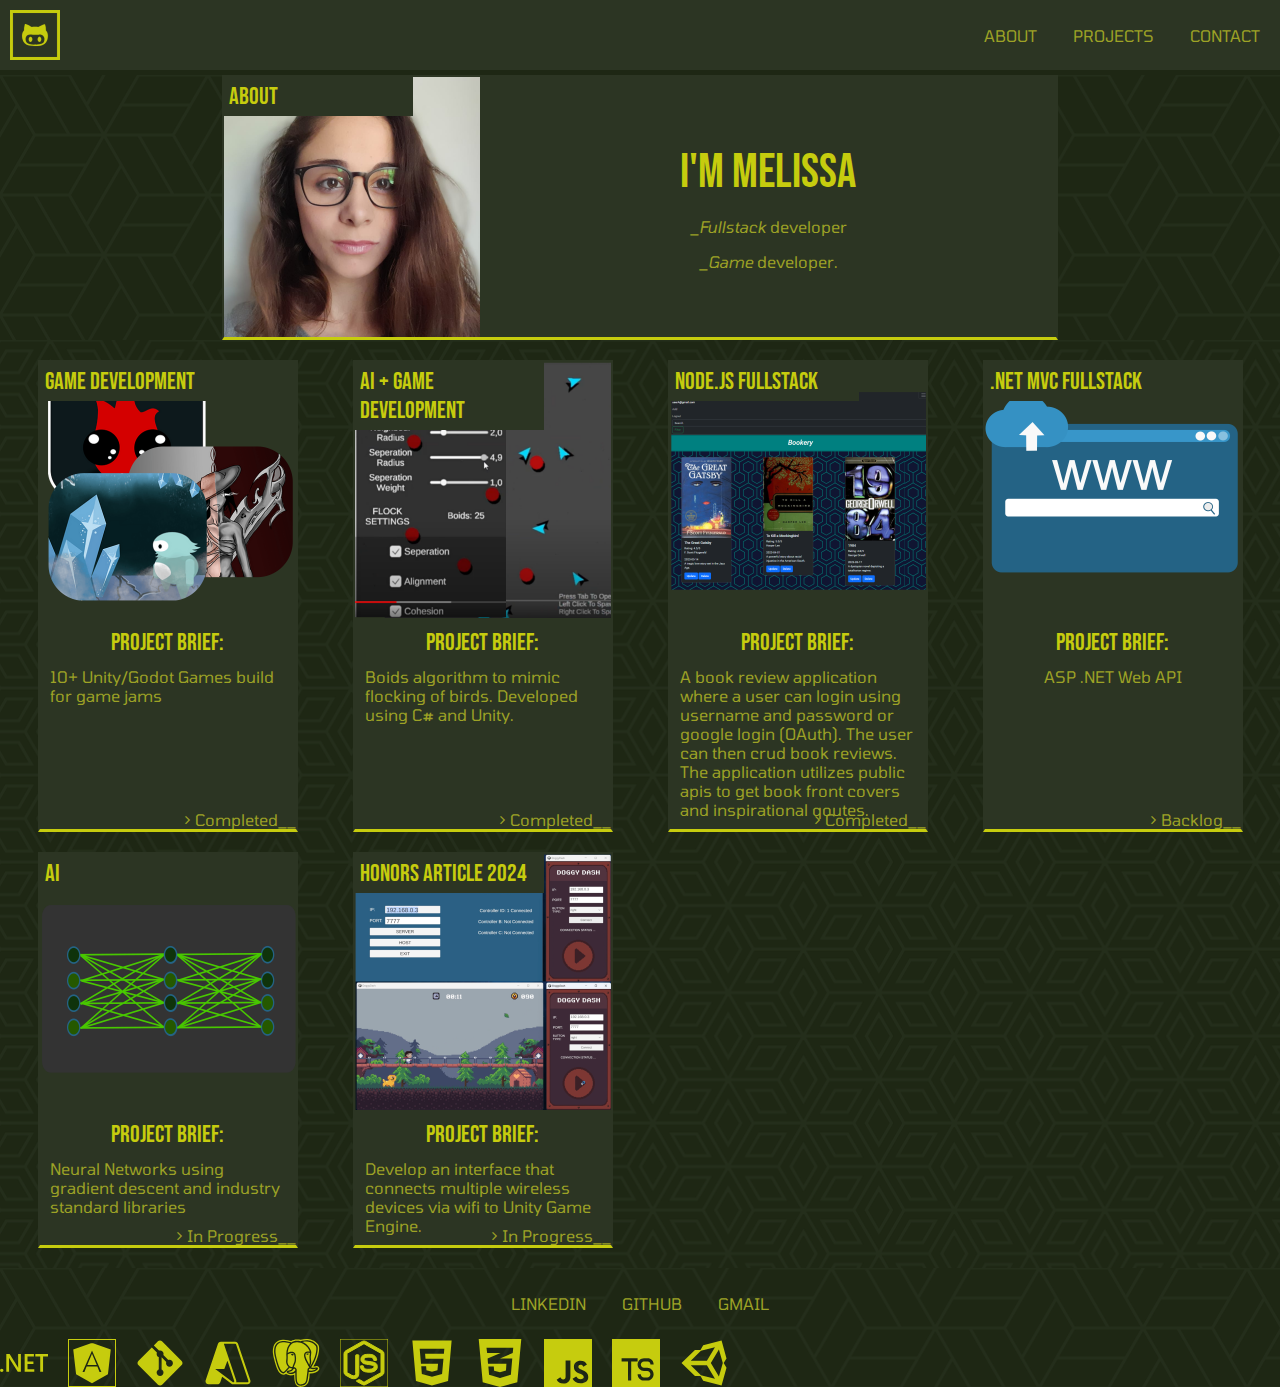
==== commit 9ea6a46f: "Refactor code" ====
--- a/index.html
+++ b/index.html
@@ -18,6 +18,11 @@
       rel="stylesheet"/>
 
     <link rel="stylesheet" href="styles.css"/>
+    <link rel="stylesheet" href="navbar.css"/>
+    <link rel="stylesheet" href="about.css"/>
+    <link rel="stylesheet" href="project.css"/>
+    <link rel="stylesheet" href="contact.css"/>
+
   </head>
   <body>
     <header>
@@ -34,7 +39,7 @@
     </header>
 
     <main>
-        <div class="about" id="about-section">
+        <div class="about-section" id="about-section">
             <div class="about-content">
                 <div class="about-image">
                     <h2>About</h2>
--- a/styles.css
+++ b/styles.css
@@ -33,209 +33,13 @@
     font-style: italic;
 }
 
-.logo, .navbar-items, .about, .about-skills, .project-content, .contact {
-    display: flex;
-    gap: 1em;
-    justify-content: center;
-    align-items: center;
-}
-
-.navbar {
-    display: grid;
-    padding: 10px;
-    grid-template-columns: 50px 1fr;
-    position: fixed;
-    z-index: 10000;
-    top: 0;
-    left: 0;
-    width: 100%;
-    background-color: #2C3523;
-    box-sizing: border-box; /* Ensure padding is included in width */
-    overflow: hidden; /* Prevent any overflow issues */
-}
-
-.navbar a:hover svg {
-    fill: #f2fa12; /* Change the color of the h1 header */
-}
-
-.navbar-items a, .contact > a  {
-    padding: 10px;
-    text-decoration: none;
-    text-transform: uppercase;
-}
-
-.navbar-items {
-    justify-content: flex-end;
-}
-
-.navbar-items a:hover {
-    background-color: #C6CC0E;
-    color: black;
-}
-
-.about{
-    background-image: url(./public/images/pattern_1.png);
-}
-
-.about-content {
-    display: grid;
-    grid-template-columns: 256px 1fr;
-    width: 65%;
-    background-color: #2C3523;
-    transition: all 0.3s ease; /* Smooth transition for the hover effect */
-    border: solid 2px transparent; /* Default border color to match hover */
-    border-bottom: solid #C6CC0E;
-}
-
-.about-content:hover {
-    border-color: #C6CC0E;
-}
-
-.about-image {
-    position: relative;
-    overflow: hidden; /* Ensure the image doesn't overflow its container */
-}
-
-.about-image h2 {
-    position: absolute;
-    top: 0;
-    left: 0;
-    z-index: 1;
-    color: #C6CC0E; /* Ensure the text is visible */
-    background-color: #2C3523; /* Optional: Add a background for better readability */
-    padding: 5px;
-    width: 70%;
-}
-
-.about-image img {
-    width: 100%;
-    height: 100%;
-    transition: transform 0.3s ease; /* Smooth transition for the image zoom */
-}
-
-.about-content:hover .about-image img {
-    transform: scale(1.1); /* Zoom in the image */
-}
-
-.about-header {
-    transition: color 0.3s ease; /* Smooth transition for the header color */
-}
-
-.about-content:hover .about-header {
-    color: #f2fa12; /* Change the color of the h1 header */
-}
-
-.about-skills {
-    flex-direction: column;
-}
-
-.projects {
-    background-image: url(./public/images/pattern_2.png);
-    display: grid;
-    grid-template-columns: repeat(auto-fit, minmax(256px, 1fr));
-    justify-items: center;
-    padding: 20px;
-    gap: 20px;
-}
-
-.project {
-    display: grid;
-    grid-template-columns: auto;
-    grid-template-rows: 256px 1fr;
-    width: 256px;
-    background-color: #2C3523;
-    transition: all 0.3s ease; /* Smooth transition for the hover effect */
-    border: solid 2px transparent; /* Default border color to match hover */
-    border-bottom: solid #C6CC0E;
-}
-
-.project-image {
-    position: relative;
-    overflow: hidden; /* Ensure the image doesn't overflow its container */
-}
-
-.project-image h2 {
-    position: absolute;
-    top: 0;
-    left: 0;
-    z-index: 1;
-    color: #C6CC0E; /* Ensure the text is visible */
-    background-color: #2C3523; /* Optional: Add a background for better readability */
-    padding: 5px;
-    width: 70%;
-}
-
-.project-image img {
-    width: 100%;
-    height: 100%;
-    transition: transform 0.3s ease; /* Smooth transition for the image zoom */
-}
-
-.project-header {
-    transition: color 0.3s ease; /* Smooth transition for the header color */
-}
-
-.project:hover .project-image img {
-    transform: scale(1.1); /* Zoom in the image */
-}
-
-.project:hover .project-content h2 {
-    color: #f2fa12; /* Change the color of the h1 header */
-}
-
-.project:hover {
-    border-color: #C6CC0E;
-}
-
-.project-content {
-    flex-direction: column;
-    justify-content: flex-start;
-    position: relative;
-}
-
-.project-content > .project-progress{
-    position: absolute;
-    right: 0;
-    bottom: 0;
-}
-
-.contact {
-    padding: 1rem;
-}
-
-.contact > a:hover {
-    text-shadow: 0 0 5px #C6CC0E; 
-}
-
-.skills {
-    position: relative;
-    width: 100%;
-    overflow: hidden;
-}
-
-.skills .svg-container {
-    display: flex;
-    gap: 20px;
-    animation: moveRight 10s linear infinite;
-}
-
-@keyframes moveRight {
-    0% {
-        transform: translateX(-100%);
-    }
-    100% {
-        transform: translateX(100%);
-    }
-}
-
-footer{
-    background-image: url(./public/images/pattern_1.png);
-}
-
-
-/*Media Queries*/
+ /* Media Queries*/
 
 @media (max-width: 480px) {
+
+    main {
+        padding-top: 14.7rem;
+    }
 
     .logo {
         padding: 20px;
@@ -254,11 +58,7 @@
         grid-template-columns: auto;
         gap: 20px;
     }
-
-    main {
-        padding-top: 17rem;
-    }
-
+    
     .about-content {
         display: grid;
         grid-template-columns: 256px;
--- a/navbar.css
+++ b/navbar.css
@@ -0,0 +1,42 @@
+/*Navbar position*/
+.navbar {
+    display: grid;
+    padding: 10px;
+    grid-template-columns: 50px 1fr;
+    position: fixed;
+    z-index: 10000;
+    top: 0;
+    left: 0;
+    width: 100%;
+    background-color: #2C3523;
+    box-sizing: border-box;
+    overflow: hidden;
+}
+
+.logo, .navbar-items {
+    display: flex;
+    gap: 1em;
+    justify-content: center;
+    align-items: center;
+}
+
+.navbar-items {
+    justify-content: flex-end;
+}
+
+/*Style links*/
+.navbar-items a {
+    padding: 10px;
+    text-decoration: none;
+    text-transform: uppercase;
+}
+
+/*Animations for links*/
+.navbar-items a:hover {
+    background-color: #C6CC0E;
+    color: black;
+}
+
+.navbar a:hover svg {
+    fill: #f2fa12;
+}--- a/about.css
+++ b/about.css
@@ -0,0 +1,64 @@
+/*Positions about & about skills center*/
+.about-section, .about-skills {
+    display: flex;
+    gap: 1em;
+    justify-content: center;
+    align-items: center;
+}
+
+.about-section{
+    background-image: url(./public/images/pattern_1.png);
+}
+
+.about-content {
+    display: grid;
+    grid-template-columns: 256px 1fr;
+    width: 65%;
+    background-color: #2C3523;
+    transition: all 0.3s ease; 
+    border: solid 2px transparent; 
+    border-bottom: solid #C6CC0E;
+}
+
+.about-image {
+    position: relative;
+    overflow: hidden; 
+}
+
+.about-image h2 {
+    position: absolute;
+    top: 0;
+    left: 0;
+    z-index: 1;
+    background-color: #2C3523; 
+    padding: 5px;
+    width: 70%;
+}
+
+.about-image img {
+    width: 100%;
+    height: 100%;
+    transition: transform 0.3s ease; 
+}
+
+.about-skills {
+    flex-direction: column;
+}
+
+/*When hover over do animations*/
+
+.about-content:hover {
+    border-color: #C6CC0E;
+}
+
+.about-content:hover .about-image img {
+    transform: scale(1.1); 
+}
+
+.about-header {
+    transition: color 0.3s ease; 
+}
+
+.about-content:hover .about-header {
+    color: #f2fa12; 
+}--- a/project.css
+++ b/project.css
@@ -0,0 +1,74 @@
+/*Position projects in grid and justify center*/
+.projects {
+    background-image: url(./public/images/pattern_2.png);
+    display: grid;
+    grid-template-columns: repeat(auto-fit, minmax(256px, 1fr));
+    justify-items: center;
+    padding: 20px;
+    gap: 20px;
+}
+
+.project {
+    display: grid;
+    grid-template-columns: auto;
+    grid-template-rows: 256px 1fr;
+    width: 256px;
+    background-color: #2C3523;
+    transition: all 0.3s ease; 
+    border: solid 2px transparent;
+    border-bottom: solid #C6CC0E;
+}
+
+.project-image {
+    position: relative;
+    overflow: hidden; 
+}
+
+.project-image h2 {
+    position: absolute;
+    top: 0;
+    left: 0;
+    z-index: 1;
+    background-color: #2C3523;
+    padding: 5px;
+    width: 70%;
+}
+
+.project-image img {
+    width: 100%;
+    height: 100%;
+    transition: transform 0.3s ease; 
+}
+
+.project-content {
+    display: flex;
+    gap: 10px;
+    padding: 10px;
+    justify-content: flex-start;
+    align-items: center;
+    flex-direction: column;
+    position: relative;
+}
+
+.project-content > .project-progress{
+    position: absolute;
+    right: 0;
+    bottom: 0;
+}
+
+.project-header {
+    transition: color 0.3s ease;
+}
+
+.project:hover .project-image img {
+    transform: scale(1.1); 
+}
+
+.project:hover .project-content h2 {
+    color: #f2fa12;
+}
+
+.project:hover {
+    border-color: #C6CC0E;
+}
+
--- a/contact.css
+++ b/contact.css
@@ -0,0 +1,42 @@
+.contact {
+    display: flex;
+    gap: 1em;
+    justify-content: center;
+    align-items: center;
+    padding: 1rem;
+}
+
+.contact > a:hover {
+    text-shadow: 0 0 5px #C6CC0E; 
+}
+
+.contact > a  {
+    padding: 10px;
+    text-decoration: none;
+    text-transform: uppercase;
+}
+
+.skills {
+    position: relative;
+    width: 100%;
+    overflow: hidden;
+}
+
+.skills .svg-container {
+    display: flex;
+    gap: 20px;
+    animation: moveRight 10s linear infinite;
+}
+
+@keyframes moveRight {
+    0% {
+        transform: translateX(-100%);
+    }
+    100% {
+        transform: translateX(100%);
+    }
+}
+
+footer{
+    background-image: url(./public/images/pattern_1.png);
+}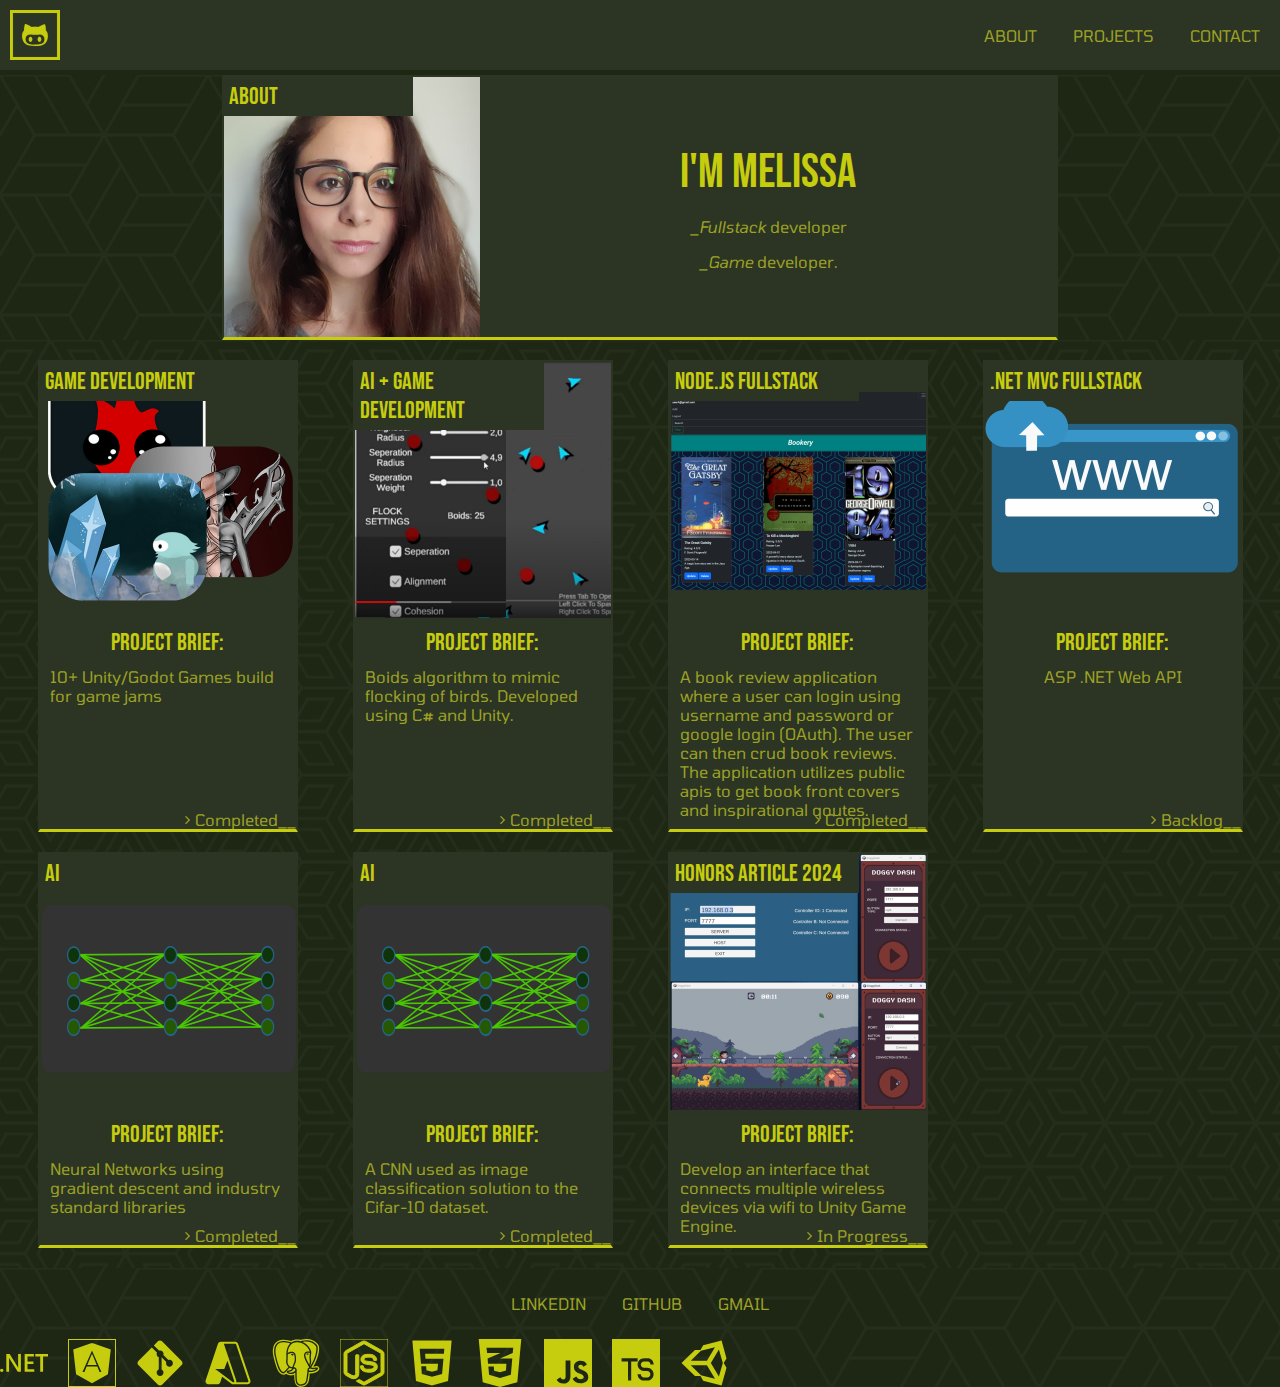
==== commit 7dc1b1f6: "Add CNN Project" ====
--- a/index.html
+++ b/index.html
@@ -140,9 +140,26 @@
                         Neural Networks using gradient descent and industry
                         standard libraries
                     </p>
-                    <p class="project-progress">> In Progress__</p>
-                </div>
-            </div>
+                    <p class="project-progress">> Completed__</p>
+                </div>
+            </div>
+            
+            <div class="project">
+                <div class="project-image">
+                    <h2>AI</h2>
+                    <a href="https://colab.research.google.com/drive/1S66B4RGjZPgfc97B39OHUpLxzxAHGu0-?usp=sharing">
+                        <img id="ai-project" src="./public/images/nn_screenshot.png" />
+                    </a>
+                </div>
+                <div class="project-content">
+                    <h2 class="project-header">Project Brief:</h2>
+                    <p>
+                        A CNN used as image classification solution to the Cifar-10 dataset.
+                    </p>
+                    <p class="project-progress">> Completed__</p>
+                </div>
+            </div>
+            
     
             <div class="project">
                 <div class="project-image">
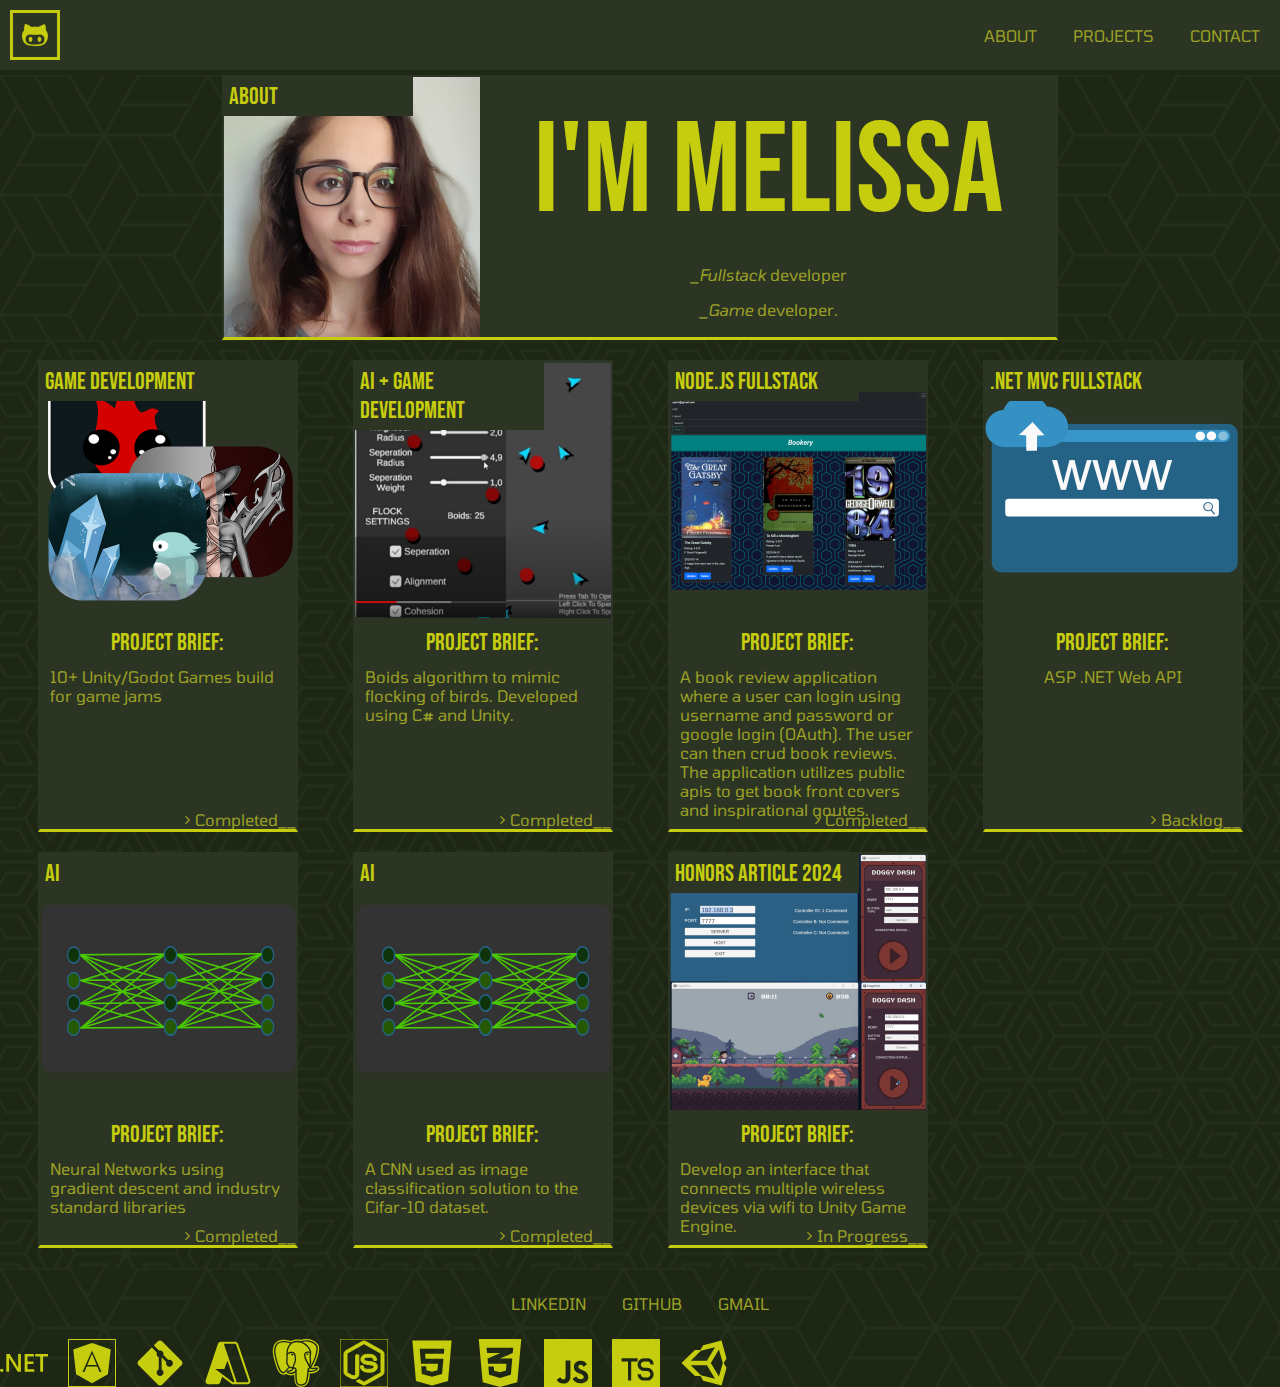
==== commit e4189a9a: "Update visuals" ====
--- a/index.html
+++ b/index.html
@@ -17,11 +17,11 @@
       href="https://fonts.googleapis.com/css2?family=Bebas+Neue&family=Tomorrow:ital,wght@0,100;0,200;0,300;0,400;0,500;0,600;0,700;0,800;0,900;1,100;1,200;1,300;1,400;1,500;1,600;1,700;1,800;1,900&family=VT323&display=swap"
       rel="stylesheet"/>
 
-    <link rel="stylesheet" href="styles.css"/>
-    <link rel="stylesheet" href="navbar.css"/>
-    <link rel="stylesheet" href="about.css"/>
-    <link rel="stylesheet" href="project.css"/>
-    <link rel="stylesheet" href="contact.css"/>
+      <link rel="stylesheet" href="navbar.css"/>
+      <link rel="stylesheet" href="about.css"/>
+      <link rel="stylesheet" href="project.css"/>
+      <link rel="stylesheet" href="contact.css"/>
+      <link rel="stylesheet" href="styles.css"/>
 
   </head>
   <body>
--- a/styles.css
+++ b/styles.css
@@ -19,7 +19,7 @@
 }
 
 h1 {
-    font-size: 48px;
+    font-size:10vw
 }
 
 a, p {
@@ -38,7 +38,7 @@
 @media (max-width: 480px) {
 
     main {
-        padding-top: 14.7rem;
+        padding-top: 0rem;
     }
 
     .logo {
@@ -46,7 +46,9 @@
     }
 
     .navbar {
-        grid-template-columns: auto;
+        display: grid;
+        grid-template-columns: 1fr;
+        position: static;
     }
 
     .navbar-items{
@@ -58,7 +60,9 @@
         grid-template-columns: auto;
         gap: 20px;
     }
-    
+}
+
+@media (max-width: 645px) {
     .about-content {
         display: grid;
         grid-template-columns: 256px;
